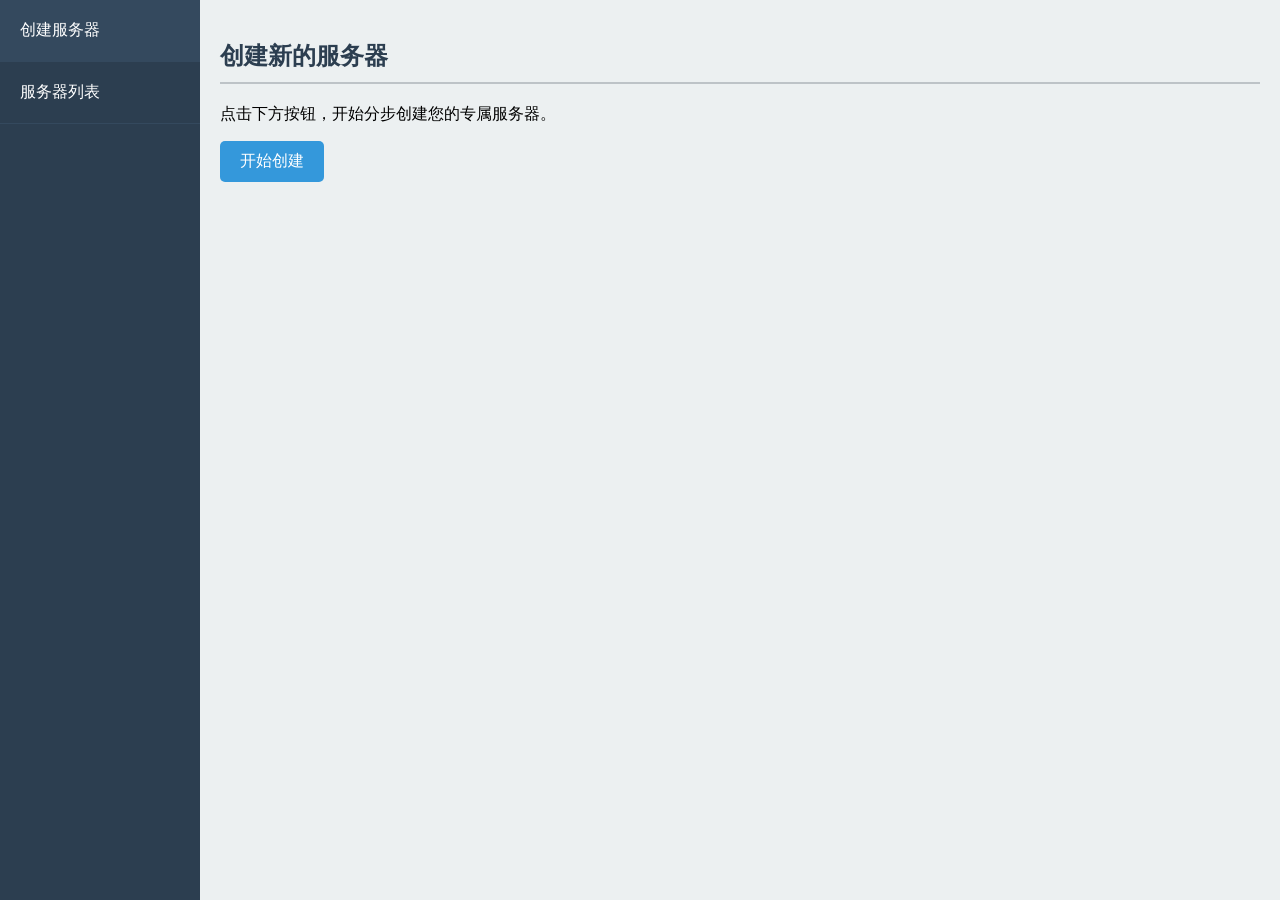
==== src/main/resources/static/index.html @ dff833ca "1.1" ====
<!DOCTYPE html>
<html lang="zh-CN">
<head>
<meta charset="UTF-8" />
<meta name="viewport" content="width=device-width, initial-scale=1" />
<title>服务器管理</title>
<style>
  body, html {
    margin: 0; padding: 0; height: 100%;
    font-family: "Segoe UI", Tahoma, Geneva, Verdana, sans-serif;
    box-sizing: border-box;
  }
  *, *:before, *:after {
    box-sizing: inherit;
  }
  .container { display: flex; height: 100vh; }
  .sidebar {
    width: 200px; background-color: #2c3e50; color: white;
    display: flex; flex-direction: column; flex-shrink: 0;
  }
  .content { flex-grow: 1; padding: 20px; background-color: #ecf0f1; overflow-y: auto; }
  .sidebar button {
    background: none; border: none; color: white; padding: 20px;
    text-align: left; font-size: 16px; cursor: pointer;
    border-bottom: 1px solid #34495e; transition: background-color 0.3s;
  }
  .sidebar button:hover, .sidebar button.active { background-color: #34495e; }
  .content button {
    padding: 10px 20px; font-size: 16px; margin-right: 15px;
    cursor: pointer; background-color: #3498db; color: white;
    border: none; border-radius: 5px;
  }
  .content button:hover { background-color: #2980b9; }
  .content button:disabled { background-color: #bdc3c7; cursor: not-allowed; }
  .content h2, .content h3 {
    color: #2c3e50; border-bottom: 2px solid #bdc3c7; padding-bottom: 10px;
  }
  .content-wrapper { display: flex; gap: 20px; }
  .selection-area, .control-panel { flex-grow: 1; }
  .upload-area {
    width: 350px; flex-shrink: 0; background-color: #ffffff;
    border: 1px solid #bdc3c7; border-radius: 5px; padding: 15px;
    display: none;
  }
  .upload-area.visible { display: block; }
  .drop-zone {
    border: 2px dashed #3498db; border-radius: 5px; padding: 40px 20px;
    text-align: center; color: #3498db; cursor: pointer; transition: background-color 0.3s;
  }
  .drop-zone.dragover { background-color: #eaf5ff; border-style: solid; }
  .item-list label {
    display: block; margin-bottom: 10px; background-color: #ffffff;
    padding: 10px; border-radius: 5px; border: 1px solid #ddd;
  }
  .file-list-container {
    margin-top: 15px; max-height: 150px; overflow-y: auto;
    font-size: 14px;
  }
  .file-list-container div { padding: 5px; background-color: #f8f9fa; border-bottom: 1px solid #e9ecef; }
  .status-success { color: #27ae60; }
  .status-fail { color: #c0392b; }
  .form-group, .control-group { margin-bottom: 15px; }
  .form-group label, .control-group label { display: block; margin-bottom: 5px; }
  .form-group input, .control-group input { width: 300px; padding: 8px; border: 1px solid #bdc3c7; border-radius: 4px; }
  .server-item, .player-item {
    display: flex;
    justify-content: space-between;
    align-items: center;
    padding: 15px;
    background-color: #ffffff;
    border: 1px solid #ddd;
    border-radius: 5px;
    margin-bottom: 10px;
  }
  .server-item span, .player-item span {
    font-weight: bold;
    color: #34495e;
  }
  .actions button {
    margin-left: 10px;
    margin-right: 0;
    padding: 8px 15px;
    font-size: 14px;
  }
  .actions .btn-stop, .actions .btn-ban {
    background-color: #e74c3c;
  }
  .actions .btn-stop:hover, .actions .btn-ban:hover {
    background-color: #c0392b;
  }
  .actions .btn-kick {
    background-color: #f39c12;
  }
  .actions .btn-kick:hover {
    background-color: #d35400;
  }
  #backToServerListBtn {
    margin-top: 20px;
    background-color: #7f8c8d;
  }
  #backToServerListBtn:hover {
    background-color: #95a5a6;
  }
</style>
</head>
<body>

<div class="container">
  <div class="sidebar">
    <button id="btnCreateServer" class="active">创建服务器</button>
    <button id="btnServerList">服务器列表</button>
  </div>
  <div class="content" id="contentArea"></div>
</div>

<script>
document.addEventListener('DOMContentLoaded', () => {

  const contentArea = document.getElementById('contentArea');
  const btnCreate = document.getElementById('btnCreateServer');
  const btnList = document.getElementById('btnServerList');

  let serverConfig = {};

  function setupUploader(options) {
    const {
      dropZoneId, fileInputId, fileListId, uploadBtnId, showUploaderBtnId,
      uploaderAreaId, uploadEndpoint, onUploadComplete, statusContainerId
    } = options;

    const dropZone = document.getElementById(dropZoneId);
    const fileInput = document.getElementById(fileInputId);
    const fileListContainer = document.getElementById(fileListId);
    const uploadBtn = document.getElementById(uploadBtnId);
    const showUploaderBtn = document.getElementById(showUploaderBtnId);
    const uploaderArea = document.getElementById(uploaderAreaId);
    const statusContainer = document.getElementById(statusContainerId);

    let filesToUpload = [];

    const updateFileList = () => {
      fileListContainer.innerHTML = '';
      if (filesToUpload.length === 0) {
        fileListContainer.innerHTML = '<p>暂无文件</p>';
        return;
      }
      filesToUpload.forEach(file => {
        const fileElement = document.createElement('div');
        fileElement.textContent = file.name;
        fileListContainer.appendChild(fileElement);
      });
    };

    const handleFiles = (files) => {
      filesToUpload.push(...Array.from(files));
      updateFileList();
    };

    showUploaderBtn.addEventListener('click', () => uploaderArea.classList.toggle('visible'));
    dropZone.addEventListener('click', () => fileInput.click());
    fileInput.addEventListener('change', () => handleFiles(fileInput.files));
    ['dragenter', 'dragover', 'dragleave', 'drop'].forEach(eventName => {
      dropZone.addEventListener(eventName, e => { e.preventDefault(); e.stopPropagation(); });
    });
    ['dragenter', 'dragover'].forEach(eventName => dropZone.addEventListener(eventName, () => dropZone.classList.add('dragover')));
    ['dragleave', 'drop'].forEach(eventName => dropZone.addEventListener(eventName, () => dropZone.classList.remove('dragover')));
    dropZone.addEventListener('drop', e => handleFiles(e.dataTransfer.files));

    uploadBtn.addEventListener('click', async () => {
      if (filesToUpload.length === 0) {
        alert('请先选择或拖拽文件！');
        return;
      }

      uploadBtn.disabled = true;
      statusContainer.innerHTML = '正在准备上传...';
      const uploadPromises = [];

      for (const file of filesToUpload) {
        const formData = new FormData();
        formData.append('file', file);

        const promise = fetch(uploadEndpoint, {
          method: 'POST',
          body: formData,
        })
        .then(response => {
          if (!response.ok) {
            return response.text().then(text => Promise.reject(`服务器错误: ${text}`));
          }
          return response.text();
        })
        .then(text => {
          if (text.trim() === 'OK') {
             statusContainer.innerHTML += `<div class="status-success">✅ ${file.name} - 上传成功!</div>`;
          } else {
             return Promise.reject(`未知响应: ${text}`);
          }
        })
        .catch(err => {
          statusContainer.innerHTML += `<div class="status-fail">❌ ${file.name} - 上传失败: ${err}</div>`;
        });
        uploadPromises.push(promise);
      }

      await Promise.allSettled(uploadPromises);

      statusContainer.innerHTML += '<p>所有任务已完成。</p>';
      uploadBtn.disabled = false;
      filesToUpload = [];
      updateFileList();

      if (typeof onUploadComplete === 'function') {
        onUploadComplete();
      }
    });

    updateFileList();
  }

  const InitialView = {
    html: `
      <h2>创建新的服务器</h2><p>点击下方按钮，开始分步创建您的专属服务器。</p>
      <button id="startCreateBtn">开始创建</button>
    `,
    init: () => {
      document.getElementById('startCreateBtn').addEventListener('click', () => {
        serverConfig = {};
        loadView(SelectModView);
      });
    }
  };

  const SelectModView = {
    html: `
      <h2>选择模组</h2>
      <div class="content-wrapper">
        <div class="selection-area">
          <div id="modListContainer">正在加载模组列表...</div><br>
          <button id="showModUploaderBtn">上传新模组</button>
        </div>
        <div id="modUploadArea" class="upload-area">
          <h3>上传模组文件</h3>
          <div id="modDropZone" class="drop-zone"><p>拖动文件到此处，或点击选择</p></div>
          <input type="file" id="modFileInput" multiple style="display: none;">
          <h4>待上传列表：</h4>
          <div id="modFileList" class="file-list-container"></div>
          <div id="modUploadStatus"></div>
          <br><button id="uploadAllModsBtn">开始上传</button>
        </div>
      </div>`,
    init: function() {
      this.renderModList();
      setupUploader({
        dropZoneId: 'modDropZone', fileInputId: 'modFileInput', fileListId: 'modFileList',
        uploadBtnId: 'uploadAllModsBtn', showUploaderBtnId: 'showModUploaderBtn',
        uploaderAreaId: 'modUploadArea', uploadEndpoint: '/create/uploadmod',
        statusContainerId: 'modUploadStatus',
        onUploadComplete: this.renderModList
      });
    },
    renderModList: function() {
      const container = document.getElementById('modListContainer');
      container.innerHTML = '正在刷新模组列表...';
      fetch('/create/modlist')
        .then(response => {
          if (!response.ok) return ['高清修复', '小地图', '物品整理']; // Mock data
          return response.json();
        })
        .then(mods => {
          let listHtml = `<h3>可用模组</h3><div class="item-list">`;
          mods.forEach(mod => {
            const isChecked = serverConfig.mods && serverConfig.mods.includes(mod) ? 'checked' : '';
            listHtml += `<label><input type="checkbox" name="mod" value="${mod}" ${isChecked}> ${mod}</label>`;
          });
          listHtml += `</div><br><button id="submitModsBtn">下一步</button>`;
          container.innerHTML = listHtml;
          document.getElementById('submitModsBtn').addEventListener('click', () => {
            serverConfig.mods = Array.from(document.querySelectorAll('input[name="mod"]:checked')).map(cb => cb.value);
            alert(`模组选择成功! 已选: ${serverConfig.mods.join(', ') || '无'}`);
            loadView(SelectWorldView);
          });
        })
        .catch(err => { container.innerHTML = '加载模组列表失败: ' + err.message; });
    }
  };

  const SelectWorldView = {
    html: `
      <h2>选择世界</h2>
      <div class="content-wrapper">
        <div class="selection-area">
          <div id="worldListContainer">正在加载世界列表...</div><br>
          <button id="showWorldUploaderBtn">上传新世界</button>
        </div>
        <div id="worldUploadArea" class="upload-area">
          <h3>上传世界文件/文件夹</h3>
          <div id="worldDropZone" class="drop-zone"><p>拖动文件到此处，或点击选择</p></div>
          <input type="file" id="worldFileInput" multiple style="display: none;">
          <h4>待上传列表：</h4>
          <div id="worldFileList" class="file-list-container"></div>
          <div id="worldUploadStatus"></div>
          <br><button id="uploadAllWorldsBtn">开始上传</button>
        </div>
      </div>`,
    init: function() {
      this.renderWorldList();
      setupUploader({
        dropZoneId: 'worldDropZone', fileInputId: 'worldFileInput', fileListId: 'worldFileList',
        uploadBtnId: 'uploadAllWorldsBtn', showUploaderBtnId: 'showWorldUploaderBtn',
        uploaderAreaId: 'worldUploadArea', uploadEndpoint: '/create/uploadworld',
        statusContainerId: 'worldUploadStatus',
        onUploadComplete: this.renderWorldList
      });
    },
    renderWorldList: function() {
      const container = document.getElementById('worldListContainer');
      container.innerHTML = '正在刷新世界列表...';
      fetch('/create/worldlist')
        .then(response => {
          if (!response.ok) return ['默认世界', '超平坦世界', '空岛世界']; // Mock data
          return response.json();
        })
        .then(worlds => {
          let listHtml = `<h3>可用世界</h3><div class="item-list">`;
          worlds.forEach((world, index) => {
            const isChecked = serverConfig.world === world ? 'checked' : (index === 0 && !serverConfig.world ? 'checked' : '');
            listHtml += `<label><input type="radio" name="world" value="${world}" ${isChecked}> ${world}</label>`;
          });
          listHtml += `</div><br><button id="submitWorldBtn">下一步</button>`;
          container.innerHTML = listHtml;
          document.getElementById('submitWorldBtn').addEventListener('click', () => {
            const selected = document.querySelector('input[name="world"]:checked');
            if (!selected) { alert('请选择一个世界！'); return; }
            serverConfig.world = selected.value;
            alert(`世界 "${serverConfig.world}" 选择成功!`);
            loadView(ServerSettingsView);
          });
        })
        .catch(err => { container.innerHTML = '加载世界列表失败: ' + err.message; });
    }
  };

  const ServerSettingsView = {
    html: `
      <h2>服务器设置</h2>
      <div class="form-group"><label for="maxPlayers">最大玩家数</label><input type="number" id="maxPlayers" value="8"></div>
      <div class="form-group"><label for="serverPort">服务器端口</label><input type="number" id="serverPort" value="7777"></div>
      <div class="form-group"><label for="serverPassword">服务器密码 (可选)</label><input type="password" id="serverPassword" placeholder="留空则无密码"></div>
      <div id="actionButtons">
        <button id="createBtn">确认创建</button>
        <button id="backToStartBtn" style="display: none;">返回首页</button>
      </div>
      <div id="creationStatus" style="margin-top: 15px; font-weight: bold;"></div>
    `,
    init: () => {
      const createBtn = document.getElementById('createBtn');
      const backToStartBtn = document.getElementById('backToStartBtn');
      const statusElement = document.getElementById('creationStatus');

      backToStartBtn.addEventListener('click', () => {
        loadView(InitialView);
      });

      createBtn.addEventListener('click', () => {
        serverConfig.maxPlayers = document.getElementById('maxPlayers').value;
        serverConfig.port = document.getElementById('serverPort').value;
        serverConfig.password = document.getElementById('serverPassword').value;

        console.log('最终配置, 提交到 /create:', serverConfig);

        createBtn.disabled = true;
        statusElement.style.color = '#2c3e50';
        statusElement.textContent = '正在创建服务器，请稍候...';

        fetch('/create/create', {
          method: 'POST',
          headers: { 'Content-Type': 'application/json' },
          body: JSON.stringify(serverConfig)
        })
        .then(res => {
          if (!res.ok) {
            return res.text().then(text => {
              throw new Error(text || '服务器返回错误，但没有提供具体信息。');
            });
          }
          return res.text();
        })
        .then(text => {
          if (text.trim().toUpperCase() === 'OK') {
            statusElement.style.color = '#27ae60';
            statusElement.textContent = '✅ 服务器创建完成！';
            createBtn.style.display = 'none';
            backToStartBtn.style.display = 'inline-block';
          } else {
            throw new Error(`创建失败: ${text}`);
          }
        })
        .catch(err => {
          statusElement.style.color = '#c0392b';
          statusElement.textContent = `❌ 创建失败: ${err.message}`;
          createBtn.disabled = false;
        });
      });
    }
  };

  const ServerListView = {
    html: `
      <h2>服务器列表</h2>
      <div id="serverListContainer">正在加载服务器列表...</div>
    `,
    init: function() {
      const container = document.getElementById('serverListContainer');

      fetch('/manage/serverlist')
        .then(response => {
          if (!response.ok) throw new Error('无法连接到服务器。');
          return response.json();
        })
        .then(serverList => {
          if (serverList.length === 0) {
            container.innerHTML = '<p>当前没有正在运行的服务器。</p>';
            return;
          }
          let listHtml = '';
          serverList.forEach(sessionName => {
            listHtml += `
              <div class="server-item">
                <span>${sessionName}</span>
                <div class="actions">
                  <button class="btn-enter" data-session="${sessionName}">进入管理</button>
                  <button class="btn-stop" data-session="${sessionName}">停止</button>
                </div>
              </div>
            `;
          });
          container.innerHTML = listHtml;

          container.addEventListener('click', (event) => {
            const target = event.target;
            const sessionName = target.dataset.session;
            if (!sessionName) return;

            if (target.classList.contains('btn-enter')) {
              loadView(ServerControlView, { sessionName });

            } else if (target.classList.contains('btn-stop')) {
              if (confirm(`您确定要停止服务器 "${sessionName}" 吗？`)) {
                fetch(`/manage/stop?sessionName=${encodeURIComponent(sessionName)}`, {
                  method: 'POST'
                })
                .then(res => {
                  if (!res.ok) {
                    return res.text().then(text => { throw new Error(text || '操作失败'); });
                  }
                  return res.text();
                })
                .then(message => {
                  alert(message);
                  this.init(); // 重新加载列表
                })
                .catch(err => {
                  alert(`停止失败: ${err.message}`);
                });
              }
            }
          });
        })
        .catch(err => {
          container.innerHTML = `<p style="color: red;">加载服务器列表失败: ${err.message}</p>`;
        });
    }
  };

  const ServerControlView = {
    html: `
      <h2>管理服务器: <span id="serverNameTitle" style="color: #3498db;"></span></h2>

      <div class="control-panel">
        <h3>全服通报</h3>
        <div class="control-group">
          <input type="text" id="broadcastMessage" placeholder="输入要发送的消息..." style="width: 400px;">
          <button id="sendBroadcastBtn">发送</button>
        </div>
      </div>
      <hr>

      <div class="control-panel">
        <h3>在线玩家 (<span id="playerCount">0</span>)</h3>
        <div id="playerListContainer"><p>正在加载玩家列表...</p></div>
      </div>
      <hr>

      <div id="controlPanelStatus" style="margin-top: 15px; font-weight: bold;"></div>
      <button id="backToServerListBtn">返回列表</button>
    `,
    init: function(params) {
      const { sessionName } = params;

      const title = document.getElementById('serverNameTitle');
      const playerCount = document.getElementById('playerCount');
      const playerListContainer = document.getElementById('playerListContainer');
      const backBtn = document.getElementById('backToServerListBtn');
      const broadcastInput = document.getElementById('broadcastMessage');
      const broadcastBtn = document.getElementById('sendBroadcastBtn');
      const statusElement = document.getElementById('controlPanelStatus');

      title.textContent = sessionName;

      const renderPlayerList = () => {
        playerListContainer.innerHTML = '<p>正在刷新玩家列表...</p>';
        fetch(`/manage/playerlist?sessionName=${sessionName}`)
          .then(res => {
            if (!res.ok) throw new Error('获取玩家列表失败');
            return res.json();
          })
          .then(players => {
            playerCount.textContent = players.length;
            if (players.length === 0) {
              playerListContainer.innerHTML = '<p>当前没有在线玩家。</p>';
              return;
            }
            let listHtml = '';
            players.forEach(playerFullName => {
              listHtml += `
                <div class="player-item">
                  <span>${playerFullName}</span>
                  <div class="actions">
                    <button class="btn-kick" data-player="${playerFullName}">踢出</button>
                    <button class="btn-ban" data-player="${playerFullName}">封禁</button>
                  </div>
                </div>
              `;
            });
            playerListContainer.innerHTML = listHtml;
          })
          .catch(err => {
            playerListContainer.innerHTML = `<p style="color: red;">${err.message}</p>`;
          });
      };

      const handlePlayerAction = (action, playerName) => {
        if (!confirm(`确定要 ${action === 'kick' ? '踢出' : '封禁'} 玩家 "${playerName}" 吗？`)) return;

        statusElement.textContent = `正在发送 ${action} 指令...`;
        fetch(`/manage/kickOrban)`, {
          method: 'POST',
          headers: { 'Content-Type': 'application/json' },
          body: JSON.stringify({ sessionName, playerName, action })
        })
        .then(res => res.text().then(text => { if (!res.ok) throw new Error(text); return text; }))
        .then(message => {
          statusElement.textContent = `✅ 指令成功: ${message}`;
          setTimeout(renderPlayerList, 1000);
        })
        .catch(err => {
          statusElement.textContent = `❌ 指令失败: ${err.message}`;
        });
      };

      backBtn.addEventListener('click', () => loadView(ServerListView));

      playerListContainer.addEventListener('click', (event) => {
        const player = event.target.dataset.player;
        if (!player) return;

        if (event.target.classList.contains('btn-kick')) {
          handlePlayerAction('kick', player);
        } else if (event.target.classList.contains('btn-ban')) {
          handlePlayerAction('ban', player);
        }
      });

      broadcastBtn.addEventListener('click', () => {
        const message = broadcastInput.value.trim();
        if (!message) {
          alert('消息不能为空！');
          return;
        }
        statusElement.textContent = '正在发送通报...';
        fetch('/manage/broadcast', {
          method: 'POST',
          headers: { 'Content-Type': 'application/json' },
          body: JSON.stringify({ sessionName, message })
        })
        .then(res => res.text().then(text => { if (!res.ok) throw new Error(text); return text; }))
        .then(text => {
          statusElement.textContent = `✅ 通报成功发送！`;
          broadcastInput.value = '';
        })
        .catch(err => {
          statusElement.textContent = `❌ 通报失败: ${err.message}`;
        });
      });

      renderPlayerList();
    }
  };


  const loadView = (view, params = {}) => {
    contentArea.innerHTML = view.html;
    if (typeof view.init === 'function') {
      view.init.bind(view)(params);
    }
  };

  const setActive = (selectedBtn) => {
    [btnCreate, btnList].forEach(btn => btn.classList.remove('active'));
    selectedBtn.classList.add('active');
  };

  btnCreate.addEventListener('click', () => { setActive(btnCreate); loadView(InitialView); });
  btnList.addEventListener('click', () => { setActive(btnList); loadView(ServerListView); });

  loadView(InitialView);
});
</script>

</body>
</html>
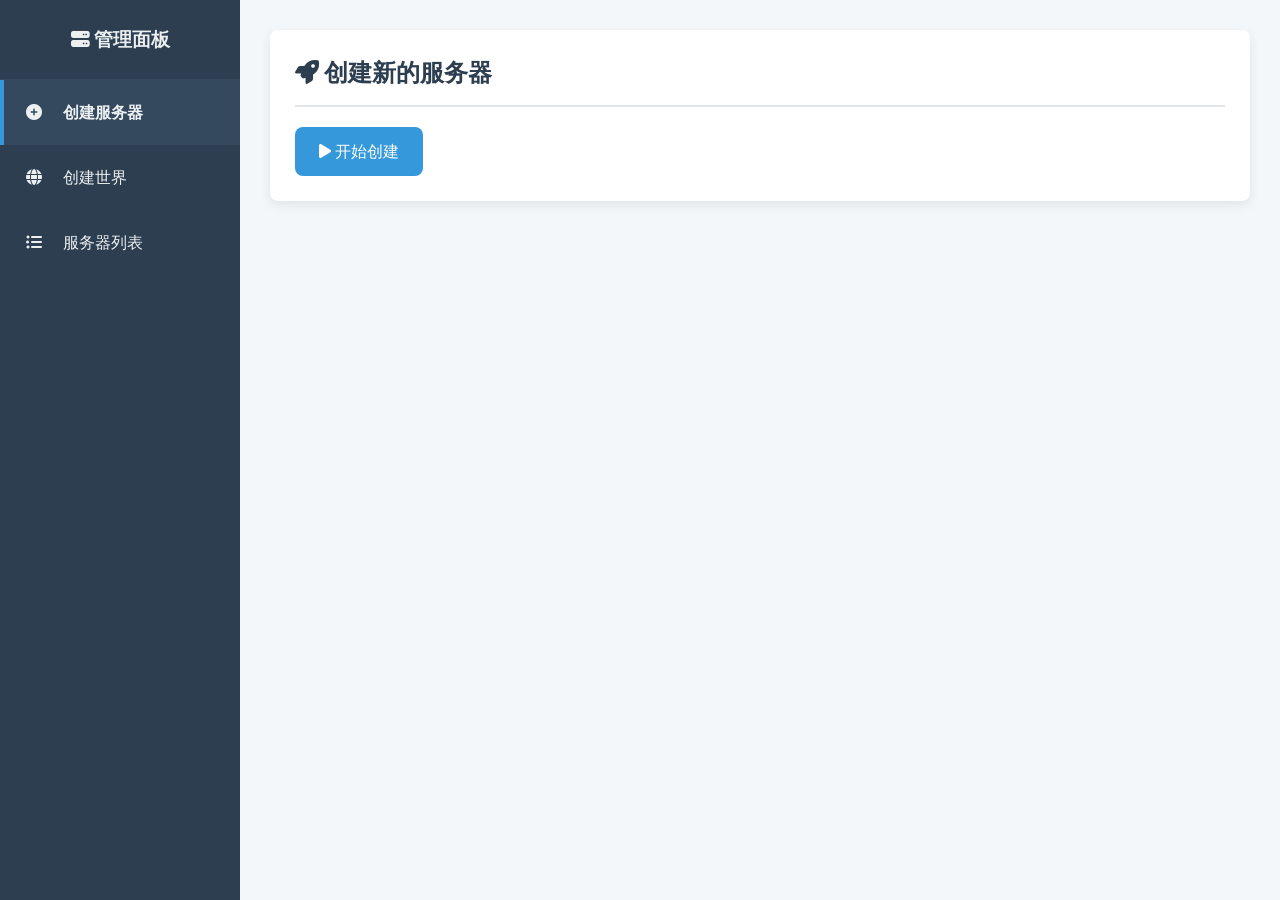
==== commit 85e28cb8: "1.1" ====
--- a/src/main/resources/static/index.html
+++ b/src/main/resources/static/index.html
@@ -3,620 +3,46 @@
 <head>
 <meta charset="UTF-8" />
 <meta name="viewport" content="width=device-width, initial-scale=1" />
-<title>服务器管理</title>
-<style>
-  body, html {
-    margin: 0; padding: 0; height: 100%;
-    font-family: "Segoe UI", Tahoma, Geneva, Verdana, sans-serif;
-    box-sizing: border-box;
-  }
-  *, *:before, *:after {
-    box-sizing: inherit;
-  }
-  .container { display: flex; height: 100vh; }
-  .sidebar {
-    width: 200px; background-color: #2c3e50; color: white;
-    display: flex; flex-direction: column; flex-shrink: 0;
-  }
-  .content { flex-grow: 1; padding: 20px; background-color: #ecf0f1; overflow-y: auto; }
-  .sidebar button {
-    background: none; border: none; color: white; padding: 20px;
-    text-align: left; font-size: 16px; cursor: pointer;
-    border-bottom: 1px solid #34495e; transition: background-color 0.3s;
-  }
-  .sidebar button:hover, .sidebar button.active { background-color: #34495e; }
-  .content button {
-    padding: 10px 20px; font-size: 16px; margin-right: 15px;
-    cursor: pointer; background-color: #3498db; color: white;
-    border: none; border-radius: 5px;
-  }
-  .content button:hover { background-color: #2980b9; }
-  .content button:disabled { background-color: #bdc3c7; cursor: not-allowed; }
-  .content h2, .content h3 {
-    color: #2c3e50; border-bottom: 2px solid #bdc3c7; padding-bottom: 10px;
-  }
-  .content-wrapper { display: flex; gap: 20px; }
-  .selection-area, .control-panel { flex-grow: 1; }
-  .upload-area {
-    width: 350px; flex-shrink: 0; background-color: #ffffff;
-    border: 1px solid #bdc3c7; border-radius: 5px; padding: 15px;
-    display: none;
-  }
-  .upload-area.visible { display: block; }
-  .drop-zone {
-    border: 2px dashed #3498db; border-radius: 5px; padding: 40px 20px;
-    text-align: center; color: #3498db; cursor: pointer; transition: background-color 0.3s;
-  }
-  .drop-zone.dragover { background-color: #eaf5ff; border-style: solid; }
-  .item-list label {
-    display: block; margin-bottom: 10px; background-color: #ffffff;
-    padding: 10px; border-radius: 5px; border: 1px solid #ddd;
-  }
-  .file-list-container {
-    margin-top: 15px; max-height: 150px; overflow-y: auto;
-    font-size: 14px;
-  }
-  .file-list-container div { padding: 5px; background-color: #f8f9fa; border-bottom: 1px solid #e9ecef; }
-  .status-success { color: #27ae60; }
-  .status-fail { color: #c0392b; }
-  .form-group, .control-group { margin-bottom: 15px; }
-  .form-group label, .control-group label { display: block; margin-bottom: 5px; }
-  .form-group input, .control-group input { width: 300px; padding: 8px; border: 1px solid #bdc3c7; border-radius: 4px; }
-  .server-item, .player-item {
-    display: flex;
-    justify-content: space-between;
-    align-items: center;
-    padding: 15px;
-    background-color: #ffffff;
-    border: 1px solid #ddd;
-    border-radius: 5px;
-    margin-bottom: 10px;
-  }
-  .server-item span, .player-item span {
-    font-weight: bold;
-    color: #34495e;
-  }
-  .actions button {
-    margin-left: 10px;
-    margin-right: 0;
-    padding: 8px 15px;
-    font-size: 14px;
-  }
-  .actions .btn-stop, .actions .btn-ban {
-    background-color: #e74c3c;
-  }
-  .actions .btn-stop:hover, .actions .btn-ban:hover {
-    background-color: #c0392b;
-  }
-  .actions .btn-kick {
-    background-color: #f39c12;
-  }
-  .actions .btn-kick:hover {
-    background-color: #d35400;
-  }
-  #backToServerListBtn {
-    margin-top: 20px;
-    background-color: #7f8c8d;
-  }
-  #backToServerListBtn:hover {
-    background-color: #95a5a6;
-  }
-</style>
+<title>服务器管理面板</title>
+<link rel="stylesheet" href="css/style.css">
+<!-- ... (Font Awesome and Google Fonts links remain the same) ... -->
+<link href="https://fonts.googleapis.com/css2?family=Poppins:wght@400;500;600&display=swap" rel="stylesheet">
+<link rel="stylesheet" href="https://cdnjs.cloudflare.com/ajax/libs/font-awesome/6.5.1/css/all.min.css">
 </head>
 <body>
 
 <div class="container">
   <div class="sidebar">
-    <button id="btnCreateServer" class="active">创建服务器</button>
-    <button id="btnServerList">服务器列表</button>
+    <div class="sidebar-header">
+      <h3><i class="fas fa-server"></i> 管理面板</h3>
+    </div>
+    <button id="btnCreateServer" class="active"><i class="fas fa-plus-circle"></i> 创建服务器</button>
+    <!-- 新增按钮 -->
+    <button id="btnCreateWorld"><i class="fas fa-globe"></i> 创建世界</button>
+    <button id="btnServerList"><i class="fas fa-list-ul"></i> 服务器列表</button>
   </div>
-  <div class="content" id="contentArea"></div>
+  <div class="content" id="contentArea">
+    <!-- 视图内容将动态加载到这里 -->
+  </div>
 </div>
 
-<script>
-document.addEventListener('DOMContentLoaded', () => {
-
-  const contentArea = document.getElementById('contentArea');
-  const btnCreate = document.getElementById('btnCreateServer');
-  const btnList = document.getElementById('btnServerList');
-
-  let serverConfig = {};
-
-  function setupUploader(options) {
-    const {
-      dropZoneId, fileInputId, fileListId, uploadBtnId, showUploaderBtnId,
-      uploaderAreaId, uploadEndpoint, onUploadComplete, statusContainerId
-    } = options;
-
-    const dropZone = document.getElementById(dropZoneId);
-    const fileInput = document.getElementById(fileInputId);
-    const fileListContainer = document.getElementById(fileListId);
-    const uploadBtn = document.getElementById(uploadBtnId);
-    const showUploaderBtn = document.getElementById(showUploaderBtnId);
-    const uploaderArea = document.getElementById(uploaderAreaId);
-    const statusContainer = document.getElementById(statusContainerId);
-
-    let filesToUpload = [];
-
-    const updateFileList = () => {
-      fileListContainer.innerHTML = '';
-      if (filesToUpload.length === 0) {
-        fileListContainer.innerHTML = '<p>暂无文件</p>';
-        return;
-      }
-      filesToUpload.forEach(file => {
-        const fileElement = document.createElement('div');
-        fileElement.textContent = file.name;
-        fileListContainer.appendChild(fileElement);
-      });
-    };
-
-    const handleFiles = (files) => {
-      filesToUpload.push(...Array.from(files));
-      updateFileList();
-    };
-
-    showUploaderBtn.addEventListener('click', () => uploaderArea.classList.toggle('visible'));
-    dropZone.addEventListener('click', () => fileInput.click());
-    fileInput.addEventListener('change', () => handleFiles(fileInput.files));
-    ['dragenter', 'dragover', 'dragleave', 'drop'].forEach(eventName => {
-      dropZone.addEventListener(eventName, e => { e.preventDefault(); e.stopPropagation(); });
-    });
-    ['dragenter', 'dragover'].forEach(eventName => dropZone.addEventListener(eventName, () => dropZone.classList.add('dragover')));
-    ['dragleave', 'drop'].forEach(eventName => dropZone.addEventListener(eventName, () => dropZone.classList.remove('dragover')));
-    dropZone.addEventListener('drop', e => handleFiles(e.dataTransfer.files));
-
-    uploadBtn.addEventListener('click', async () => {
-      if (filesToUpload.length === 0) {
-        alert('请先选择或拖拽文件！');
-        return;
-      }
-
-      uploadBtn.disabled = true;
-      statusContainer.innerHTML = '正在准备上传...';
-      const uploadPromises = [];
-
-      for (const file of filesToUpload) {
-        const formData = new FormData();
-        formData.append('file', file);
-
-        const promise = fetch(uploadEndpoint, {
-          method: 'POST',
-          body: formData,
-        })
-        .then(response => {
-          if (!response.ok) {
-            return response.text().then(text => Promise.reject(`服务器错误: ${text}`));
-          }
-          return response.text();
-        })
-        .then(text => {
-          if (text.trim() === 'OK') {
-             statusContainer.innerHTML += `<div class="status-success">✅ ${file.name} - 上传成功!</div>`;
-          } else {
-             return Promise.reject(`未知响应: ${text}`);
-          }
-        })
-        .catch(err => {
-          statusContainer.innerHTML += `<div class="status-fail">❌ ${file.name} - 上传失败: ${err}</div>`;
-        });
-        uploadPromises.push(promise);
-      }
-
-      await Promise.allSettled(uploadPromises);
-
-      statusContainer.innerHTML += '<p>所有任务已完成。</p>';
-      uploadBtn.disabled = false;
-      filesToUpload = [];
-      updateFileList();
-
-      if (typeof onUploadComplete === 'function') {
-        onUploadComplete();
-      }
-    });
-
-    updateFileList();
-  }
-
-  const InitialView = {
-    html: `
-      <h2>创建新的服务器</h2><p>点击下方按钮，开始分步创建您的专属服务器。</p>
-      <button id="startCreateBtn">开始创建</button>
-    `,
-    init: () => {
-      document.getElementById('startCreateBtn').addEventListener('click', () => {
-        serverConfig = {};
-        loadView(SelectModView);
-      });
-    }
-  };
-
-  const SelectModView = {
-    html: `
-      <h2>选择模组</h2>
-      <div class="content-wrapper">
-        <div class="selection-area">
-          <div id="modListContainer">正在加载模组列表...</div><br>
-          <button id="showModUploaderBtn">上传新模组</button>
-        </div>
-        <div id="modUploadArea" class="upload-area">
-          <h3>上传模组文件</h3>
-          <div id="modDropZone" class="drop-zone"><p>拖动文件到此处，或点击选择</p></div>
-          <input type="file" id="modFileInput" multiple style="display: none;">
-          <h4>待上传列表：</h4>
-          <div id="modFileList" class="file-list-container"></div>
-          <div id="modUploadStatus"></div>
-          <br><button id="uploadAllModsBtn">开始上传</button>
-        </div>
-      </div>`,
-    init: function() {
-      this.renderModList();
-      setupUploader({
-        dropZoneId: 'modDropZone', fileInputId: 'modFileInput', fileListId: 'modFileList',
-        uploadBtnId: 'uploadAllModsBtn', showUploaderBtnId: 'showModUploaderBtn',
-        uploaderAreaId: 'modUploadArea', uploadEndpoint: '/create/uploadmod',
-        statusContainerId: 'modUploadStatus',
-        onUploadComplete: this.renderModList
-      });
-    },
-    renderModList: function() {
-      const container = document.getElementById('modListContainer');
-      container.innerHTML = '正在刷新模组列表...';
-      fetch('/create/modlist')
-        .then(response => {
-          if (!response.ok) return ['高清修复', '小地图', '物品整理']; // Mock data
-          return response.json();
-        })
-        .then(mods => {
-          let listHtml = `<h3>可用模组</h3><div class="item-list">`;
-          mods.forEach(mod => {
-            const isChecked = serverConfig.mods && serverConfig.mods.includes(mod) ? 'checked' : '';
-            listHtml += `<label><input type="checkbox" name="mod" value="${mod}" ${isChecked}> ${mod}</label>`;
-          });
-          listHtml += `</div><br><button id="submitModsBtn">下一步</button>`;
-          container.innerHTML = listHtml;
-          document.getElementById('submitModsBtn').addEventListener('click', () => {
-            serverConfig.mods = Array.from(document.querySelectorAll('input[name="mod"]:checked')).map(cb => cb.value);
-            alert(`模组选择成功! 已选: ${serverConfig.mods.join(', ') || '无'}`);
-            loadView(SelectWorldView);
-          });
-        })
-        .catch(err => { container.innerHTML = '加载模组列表失败: ' + err.message; });
-    }
-  };
-
-  const SelectWorldView = {
-    html: `
-      <h2>选择世界</h2>
-      <div class="content-wrapper">
-        <div class="selection-area">
-          <div id="worldListContainer">正在加载世界列表...</div><br>
-          <button id="showWorldUploaderBtn">上传新世界</button>
-        </div>
-        <div id="worldUploadArea" class="upload-area">
-          <h3>上传世界文件/文件夹</h3>
-          <div id="worldDropZone" class="drop-zone"><p>拖动文件到此处，或点击选择</p></div>
-          <input type="file" id="worldFileInput" multiple style="display: none;">
-          <h4>待上传列表：</h4>
-          <div id="worldFileList" class="file-list-container"></div>
-          <div id="worldUploadStatus"></div>
-          <br><button id="uploadAllWorldsBtn">开始上传</button>
-        </div>
-      </div>`,
-    init: function() {
-      this.renderWorldList();
-      setupUploader({
-        dropZoneId: 'worldDropZone', fileInputId: 'worldFileInput', fileListId: 'worldFileList',
-        uploadBtnId: 'uploadAllWorldsBtn', showUploaderBtnId: 'showWorldUploaderBtn',
-        uploaderAreaId: 'worldUploadArea', uploadEndpoint: '/create/uploadworld',
-        statusContainerId: 'worldUploadStatus',
-        onUploadComplete: this.renderWorldList
-      });
-    },
-    renderWorldList: function() {
-      const container = document.getElementById('worldListContainer');
-      container.innerHTML = '正在刷新世界列表...';
-      fetch('/create/worldlist')
-        .then(response => {
-          if (!response.ok) return ['默认世界', '超平坦世界', '空岛世界']; // Mock data
-          return response.json();
-        })
-        .then(worlds => {
-          let listHtml = `<h3>可用世界</h3><div class="item-list">`;
-          worlds.forEach((world, index) => {
-            const isChecked = serverConfig.world === world ? 'checked' : (index === 0 && !serverConfig.world ? 'checked' : '');
-            listHtml += `<label><input type="radio" name="world" value="${world}" ${isChecked}> ${world}</label>`;
-          });
-          listHtml += `</div><br><button id="submitWorldBtn">下一步</button>`;
-          container.innerHTML = listHtml;
-          document.getElementById('submitWorldBtn').addEventListener('click', () => {
-            const selected = document.querySelector('input[name="world"]:checked');
-            if (!selected) { alert('请选择一个世界！'); return; }
-            serverConfig.world = selected.value;
-            alert(`世界 "${serverConfig.world}" 选择成功!`);
-            loadView(ServerSettingsView);
-          });
-        })
-        .catch(err => { container.innerHTML = '加载世界列表失败: ' + err.message; });
-    }
-  };
-
-  const ServerSettingsView = {
-    html: `
-      <h2>服务器设置</h2>
-      <div class="form-group"><label for="maxPlayers">最大玩家数</label><input type="number" id="maxPlayers" value="8"></div>
-      <div class="form-group"><label for="serverPort">服务器端口</label><input type="number" id="serverPort" value="7777"></div>
-      <div class="form-group"><label for="serverPassword">服务器密码 (可选)</label><input type="password" id="serverPassword" placeholder="留空则无密码"></div>
-      <div id="actionButtons">
-        <button id="createBtn">确认创建</button>
-        <button id="backToStartBtn" style="display: none;">返回首页</button>
-      </div>
-      <div id="creationStatus" style="margin-top: 15px; font-weight: bold;"></div>
-    `,
-    init: () => {
-      const createBtn = document.getElementById('createBtn');
-      const backToStartBtn = document.getElementById('backToStartBtn');
-      const statusElement = document.getElementById('creationStatus');
-
-      backToStartBtn.addEventListener('click', () => {
-        loadView(InitialView);
-      });
-
-      createBtn.addEventListener('click', () => {
-        serverConfig.maxPlayers = document.getElementById('maxPlayers').value;
-        serverConfig.port = document.getElementById('serverPort').value;
-        serverConfig.password = document.getElementById('serverPassword').value;
-
-        console.log('最终配置, 提交到 /create:', serverConfig);
-
-        createBtn.disabled = true;
-        statusElement.style.color = '#2c3e50';
-        statusElement.textContent = '正在创建服务器，请稍候...';
-
-        fetch('/create/create', {
-          method: 'POST',
-          headers: { 'Content-Type': 'application/json' },
-          body: JSON.stringify(serverConfig)
-        })
-        .then(res => {
-          if (!res.ok) {
-            return res.text().then(text => {
-              throw new Error(text || '服务器返回错误，但没有提供具体信息。');
-            });
-          }
-          return res.text();
-        })
-        .then(text => {
-          if (text.trim().toUpperCase() === 'OK') {
-            statusElement.style.color = '#27ae60';
-            statusElement.textContent = '✅ 服务器创建完成！';
-            createBtn.style.display = 'none';
-            backToStartBtn.style.display = 'inline-block';
-          } else {
-            throw new Error(`创建失败: ${text}`);
-          }
-        })
-        .catch(err => {
-          statusElement.style.color = '#c0392b';
-          statusElement.textContent = `❌ 创建失败: ${err.message}`;
-          createBtn.disabled = false;
-        });
-      });
-    }
-  };
-
-  const ServerListView = {
-    html: `
-      <h2>服务器列表</h2>
-      <div id="serverListContainer">正在加载服务器列表...</div>
-    `,
-    init: function() {
-      const container = document.getElementById('serverListContainer');
-
-      fetch('/manage/serverlist')
-        .then(response => {
-          if (!response.ok) throw new Error('无法连接到服务器。');
-          return response.json();
-        })
-        .then(serverList => {
-          if (serverList.length === 0) {
-            container.innerHTML = '<p>当前没有正在运行的服务器。</p>';
-            return;
-          }
-          let listHtml = '';
-          serverList.forEach(sessionName => {
-            listHtml += `
-              <div class="server-item">
-                <span>${sessionName}</span>
-                <div class="actions">
-                  <button class="btn-enter" data-session="${sessionName}">进入管理</button>
-                  <button class="btn-stop" data-session="${sessionName}">停止</button>
-                </div>
-              </div>
-            `;
-          });
-          container.innerHTML = listHtml;
-
-          container.addEventListener('click', (event) => {
-            const target = event.target;
-            const sessionName = target.dataset.session;
-            if (!sessionName) return;
-
-            if (target.classList.contains('btn-enter')) {
-              loadView(ServerControlView, { sessionName });
-
-            } else if (target.classList.contains('btn-stop')) {
-              if (confirm(`您确定要停止服务器 "${sessionName}" 吗？`)) {
-                fetch(`/manage/stop?sessionName=${encodeURIComponent(sessionName)}`, {
-                  method: 'POST'
-                })
-                .then(res => {
-                  if (!res.ok) {
-                    return res.text().then(text => { throw new Error(text || '操作失败'); });
-                  }
-                  return res.text();
-                })
-                .then(message => {
-                  alert(message);
-                  this.init(); // 重新加载列表
-                })
-                .catch(err => {
-                  alert(`停止失败: ${err.message}`);
-                });
-              }
-            }
-          });
-        })
-        .catch(err => {
-          container.innerHTML = `<p style="color: red;">加载服务器列表失败: ${err.message}</p>`;
-        });
-    }
-  };
-
-  const ServerControlView = {
-    html: `
-      <h2>管理服务器: <span id="serverNameTitle" style="color: #3498db;"></span></h2>
-
-      <div class="control-panel">
-        <h3>全服通报</h3>
-        <div class="control-group">
-          <input type="text" id="broadcastMessage" placeholder="输入要发送的消息..." style="width: 400px;">
-          <button id="sendBroadcastBtn">发送</button>
-        </div>
-      </div>
-      <hr>
-
-      <div class="control-panel">
-        <h3>在线玩家 (<span id="playerCount">0</span>)</h3>
-        <div id="playerListContainer"><p>正在加载玩家列表...</p></div>
-      </div>
-      <hr>
-
-      <div id="controlPanelStatus" style="margin-top: 15px; font-weight: bold;"></div>
-      <button id="backToServerListBtn">返回列表</button>
-    `,
-    init: function(params) {
-      const { sessionName } = params;
-
-      const title = document.getElementById('serverNameTitle');
-      const playerCount = document.getElementById('playerCount');
-      const playerListContainer = document.getElementById('playerListContainer');
-      const backBtn = document.getElementById('backToServerListBtn');
-      const broadcastInput = document.getElementById('broadcastMessage');
-      const broadcastBtn = document.getElementById('sendBroadcastBtn');
-      const statusElement = document.getElementById('controlPanelStatus');
-
-      title.textContent = sessionName;
-
-      const renderPlayerList = () => {
-        playerListContainer.innerHTML = '<p>正在刷新玩家列表...</p>';
-        fetch(`/manage/playerlist?sessionName=${sessionName}`)
-          .then(res => {
-            if (!res.ok) throw new Error('获取玩家列表失败');
-            return res.json();
-          })
-          .then(players => {
-            playerCount.textContent = players.length;
-            if (players.length === 0) {
-              playerListContainer.innerHTML = '<p>当前没有在线玩家。</p>';
-              return;
-            }
-            let listHtml = '';
-            players.forEach(playerFullName => {
-              listHtml += `
-                <div class="player-item">
-                  <span>${playerFullName}</span>
-                  <div class="actions">
-                    <button class="btn-kick" data-player="${playerFullName}">踢出</button>
-                    <button class="btn-ban" data-player="${playerFullName}">封禁</button>
-                  </div>
-                </div>
-              `;
-            });
-            playerListContainer.innerHTML = listHtml;
-          })
-          .catch(err => {
-            playerListContainer.innerHTML = `<p style="color: red;">${err.message}</p>`;
-          });
-      };
-
-      const handlePlayerAction = (action, playerName) => {
-        if (!confirm(`确定要 ${action === 'kick' ? '踢出' : '封禁'} 玩家 "${playerName}" 吗？`)) return;
-
-        statusElement.textContent = `正在发送 ${action} 指令...`;
-        fetch(`/manage/kickOrban)`, {
-          method: 'POST',
-          headers: { 'Content-Type': 'application/json' },
-          body: JSON.stringify({ sessionName, playerName, action })
-        })
-        .then(res => res.text().then(text => { if (!res.ok) throw new Error(text); return text; }))
-        .then(message => {
-          statusElement.textContent = `✅ 指令成功: ${message}`;
-          setTimeout(renderPlayerList, 1000);
-        })
-        .catch(err => {
-          statusElement.textContent = `❌ 指令失败: ${err.message}`;
-        });
-      };
-
-      backBtn.addEventListener('click', () => loadView(ServerListView));
-
-      playerListContainer.addEventListener('click', (event) => {
-        const player = event.target.dataset.player;
-        if (!player) return;
-
-        if (event.target.classList.contains('btn-kick')) {
-          handlePlayerAction('kick', player);
-        } else if (event.target.classList.contains('btn-ban')) {
-          handlePlayerAction('ban', player);
-        }
-      });
-
-      broadcastBtn.addEventListener('click', () => {
-        const message = broadcastInput.value.trim();
-        if (!message) {
-          alert('消息不能为空！');
-          return;
-        }
-        statusElement.textContent = '正在发送通报...';
-        fetch('/manage/broadcast', {
-          method: 'POST',
-          headers: { 'Content-Type': 'application/json' },
-          body: JSON.stringify({ sessionName, message })
-        })
-        .then(res => res.text().then(text => { if (!res.ok) throw new Error(text); return text; }))
-        .then(text => {
-          statusElement.textContent = `✅ 通报成功发送！`;
-          broadcastInput.value = '';
-        })
-        .catch(err => {
-          statusElement.textContent = `❌ 通报失败: ${err.message}`;
-        });
-      });
-
-      renderPlayerList();
-    }
-  };
-
-
-  const loadView = (view, params = {}) => {
-    contentArea.innerHTML = view.html;
-    if (typeof view.init === 'function') {
-      view.init.bind(view)(params);
-    }
-  };
-
-  const setActive = (selectedBtn) => {
-    [btnCreate, btnList].forEach(btn => btn.classList.remove('active'));
-    selectedBtn.classList.add('active');
-  };
-
-  btnCreate.addEventListener('click', () => { setActive(btnCreate); loadView(InitialView); });
-  btnList.addEventListener('click', () => { setActive(btnList); loadView(ServerListView); });
-
-  loadView(InitialView);
-});
-</script>
+<!-- 加载脚本 -->
+<script src="js/uploader.js"></script>
+<!-- 现有视图 -->
+<script src="js/views/InitialView.js"></script>
+<script src="js/views/SelectModView.js"></script>
+<script src="js/views/SelectWorldView.js"></script>
+<script src="js/views/ServerSettingsView.js"></script>
+<script src="js/views/ServerListView.js"></script>
+<script src="js/views/ServerControlView.js"></script>
+<!-- 新增的世界创建视图 -->
+<script src="js/views/SelectWorldSizeView.js"></script>
+<script src="js/views/SelectWorldModeView.js"></script>
+<script src="js/views/SelectCorruptionView.js"></script>
+<script src="js/views/EnterMapNameView.js"></script>
+<script src="js/views/FinalizeWorldView.js"></script>
+<!-- 主应用逻辑 -->
+<script src="js/main.js"></script>
 
 </body>
 </html>
--- a/src/main/resources/static/css/style.css
+++ b/src/main/resources/static/css/style.css
@@ -0,0 +1,191 @@
+/* --- 1. 全局变量与基础设置 --- */
+:root {
+  --font-family: 'Poppins', "Segoe UI", Tahoma, Geneva, Verdana, sans-serif;
+  --primary-color: #3498db;
+  --primary-color-dark: #2980b9;
+  --sidebar-bg: #2c3e50;
+  --sidebar-bg-hover: #34495e;
+  --content-bg: #f4f7fa;
+  --card-bg: #ffffff;
+  --text-dark: #2c3e50;
+  --text-light: #ecf0f1;
+  --text-secondary: #7f8c8d;
+  --border-color: #e1e5e8;
+  --danger-color: #e74c3c;
+  --danger-color-dark: #c0392b;
+  --warning-color: #f39c12;
+  --warning-color-dark: #d35400;
+  --success-color: #27ae60;
+  --shadow: 0 4px 12px rgba(0, 0, 0, 0.08);
+  --border-radius: 8px;
+}
+
+body, html {
+  margin: 0; padding: 0; height: 100%;
+  font-family: var(--font-family);
+  background-color: var(--content-bg);
+  font-size: 16px;
+  color: var(--text-dark);
+}
+
+*, *:before, *:after { box-sizing: border-box; }
+
+/* --- 2. 布局 --- */
+.container { display: flex; height: 100vh; }
+.sidebar {
+  width: 240px; background-color: var(--sidebar-bg); color: var(--text-light);
+  display: flex; flex-direction: column; flex-shrink: 0;
+  transition: width 0.3s ease;
+}
+.sidebar-header {
+  padding: 25px 20px; text-align: center;
+  border-bottom: 1px solid var(--sidebar-bg-hover);
+}
+.sidebar-header h3 { margin: 0; }
+.content {
+  flex-grow: 1; padding: 30px;
+  overflow-y: auto;
+}
+
+/* --- 3. 组件样式 --- */
+
+/* 卡片 */
+.card {
+  background-color: var(--card-bg);
+  border-radius: var(--border-radius);
+  box-shadow: var(--shadow);
+  padding: 25px;
+  margin-bottom: 20px;
+}
+
+/* 侧边栏按钮 */
+.sidebar button {
+  background: none; border: none; color: var(--text-light); padding: 20px;
+  text-align: left; font-size: 16px; cursor: pointer;
+  border-left: 4px solid transparent;
+  transition: all 0.3s ease;
+  font-family: inherit;
+}
+.sidebar button i { margin-right: 15px; width: 20px; text-align: center; }
+.sidebar button:hover { background-color: var(--sidebar-bg-hover); }
+.sidebar button.active {
+  background-color: var(--sidebar-bg-hover);
+  border-left: 4px solid var(--primary-color);
+  font-weight: 600;
+}
+
+/* 内容区域标题 */
+.content h2 {
+  color: var(--text-dark);
+  border-bottom: 2px solid var(--border-color);
+  padding-bottom: 15px; margin-top: 0;
+}
+.content h3 { color: var(--text-dark); }
+
+/* 按钮 */
+.content button {
+  padding: 12px 24px; font-size: 16px;
+  cursor: pointer; background-color: var(--primary-color); color: white;
+  border: none; border-radius: var(--border-radius);
+  transition: all 0.3s ease;
+  font-family: inherit;
+}
+.content button:hover {
+  background-color: var(--primary-color-dark);
+  transform: translateY(-2px);
+  box-shadow: 0 6px 15px rgba(52, 152, 219, 0.4);
+}
+.content button:disabled {
+  background-color: #bdc3c7; cursor: not-allowed;
+  transform: none; box-shadow: none;
+}
+.actions button {
+  padding: 8px 15px; font-size: 14px; margin-left: 10px;
+}
+
+/* 表单与输入框 */
+.form-group, .control-group { margin-bottom: 20px; }
+.form-group label, .control-group label {
+  display: block; margin-bottom: 8px; font-weight: 500;
+}
+.form-group input, .control-group input {
+  width: 100%; max-width: 400px; padding: 12px;
+  border: 1px solid var(--border-color);
+  border-radius: var(--border-radius);
+  font-size: 16px; transition: border-color 0.3s, box-shadow 0.3s;
+}
+.form-group input:focus, .control-group input:focus {
+  outline: none;
+  border-color: var(--primary-color);
+  box-shadow: 0 0 0 3px rgba(52, 152, 219, 0.2);
+}
+
+/* 列表项 (服务器, 玩家, Mod) */
+.item-list label {
+  display: block; margin-bottom: 10px; background-color: #f8f9fa;
+  padding: 15px; border-radius: var(--border-radius);
+  border: 1px solid var(--border-color);
+  cursor: pointer; transition: all 0.2s ease;
+}
+.item-list label:hover {
+  border-color: var(--primary-color);
+  box-shadow: 0 2px 8px rgba(0, 0, 0, 0.05);
+}
+
+.server-item, .player-item {
+  display: flex; justify-content: space-between; align-items: center;
+  padding: 20px; background-color: var(--card-bg);
+  border: 1px solid var(--border-color);
+  border-radius: var(--border-radius);
+  margin-bottom: 15px;
+  transition: all 0.3s ease;
+}
+.server-item:hover, .player-item:hover {
+  transform: scale(1.02);
+  box-shadow: var(--shadow);
+}
+.server-item span, .player-item span {
+  font-weight: 600; color: var(--text-dark);
+  font-size: 1.1em;
+}
+.server-item .status {
+    display: inline-block;
+    width: 10px;
+    height: 10px;
+    background-color: var(--success-color);
+    border-radius: 50%;
+    margin-right: 15px;
+}
+
+/* 特殊按钮颜色 */
+.actions .btn-stop, .actions .btn-ban { background-color: var(--danger-color); }
+.actions .btn-stop:hover, .actions .btn-ban:hover { background-color: var(--danger-color-dark); box-shadow: 0 6px 15px rgba(231, 76, 60, 0.4); }
+.actions .btn-kick { background-color: var(--warning-color); }
+.actions .btn-kick:hover { background-color: var(--warning-color-dark); box-shadow: 0 6px 15px rgba(243, 156, 18, 0.4); }
+#backToServerListBtn { background-color: var(--text-secondary); }
+#backToServerListBtn:hover { background-color: #95a5a6; box-shadow: 0 6px 15px rgba(127, 140, 141, 0.4); }
+
+/* 上传区域 */
+.content-wrapper { display: flex; gap: 30px; }
+.selection-area, .control-panel { flex-grow: 1; }
+.upload-area {
+  width: 350px; flex-shrink: 0; background-color: var(--card-bg);
+  border: 1px solid var(--border-color);
+  border-radius: var(--border-radius);
+  padding: 20px; display: none;
+}
+.upload-area.visible { display: block; }
+.drop-zone {
+  border: 2px dashed var(--primary-color); border-radius: var(--border-radius);
+  padding: 40px 20px; text-align: center; color: var(--primary-color);
+  cursor: pointer; transition: all 0.3s;
+}
+.drop-zone i { font-size: 2.5em; margin-bottom: 15px; }
+.drop-zone.dragover {
+  background-color: #eaf5ff; border-style: solid; color: var(--primary-color-dark);
+}
+
+/* 状态消息 */
+.status-success { color: var(--success-color); font-weight: 500; }
+.status-fail { color: var(--danger-color); font-weight: 500; }
+#creationStatus, #controlPanelStatus { font-size: 1.1em; }
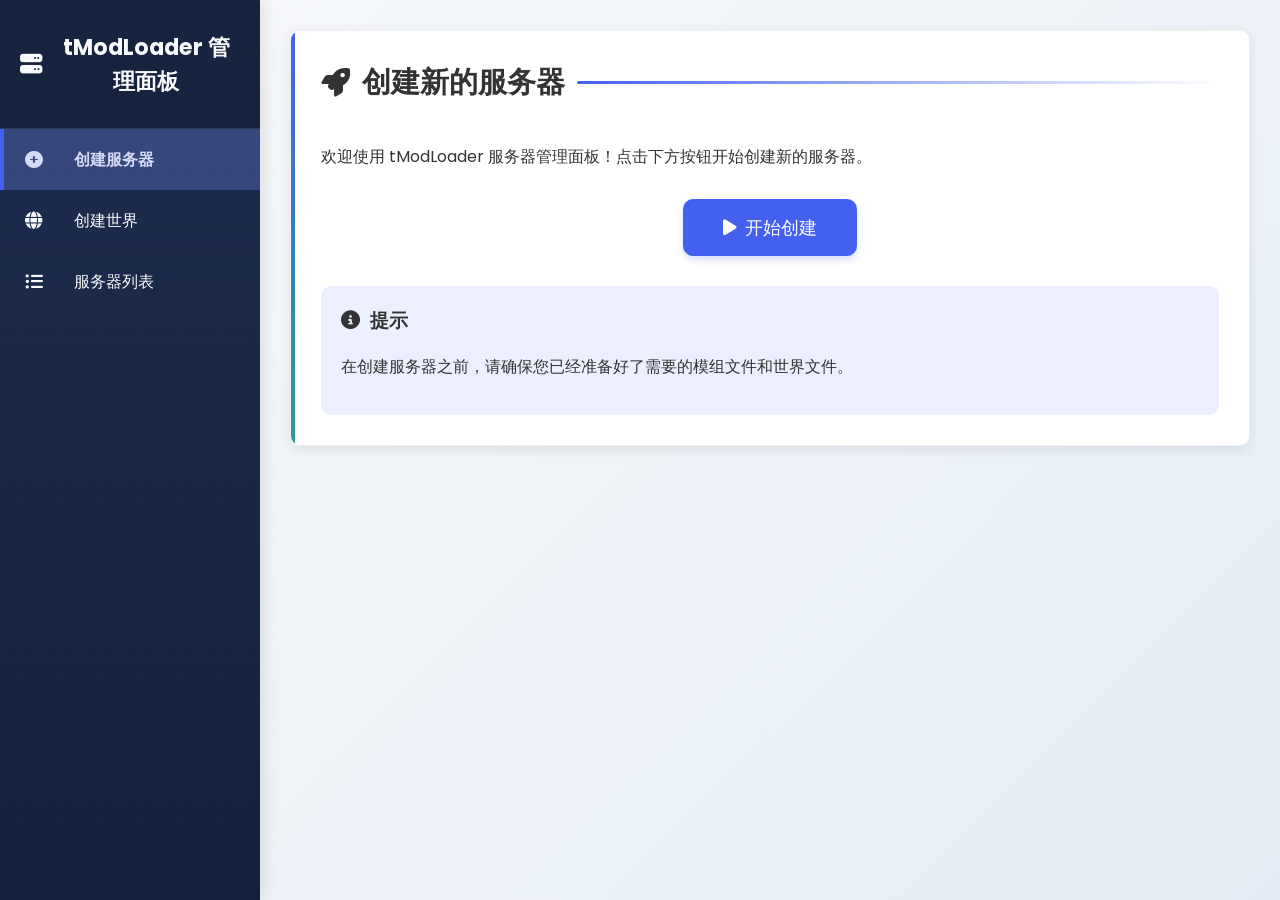
==== commit c63a529f: "1.2" ====
--- a/src/main/resources/static/index.html
+++ b/src/main/resources/static/index.html
@@ -5,19 +5,21 @@
 <meta name="viewport" content="width=device-width, initial-scale=1" />
 <title>服务器管理面板</title>
 <link rel="stylesheet" href="css/style.css">
-<!-- ... (Font Awesome and Google Fonts links remain the same) ... -->
-<link href="https://fonts.googleapis.com/css2?family=Poppins:wght@400;500;600&display=swap" rel="stylesheet">
+<!-- 字体和图标库 -->
+<link href="https://fonts.googleapis.com/css2?family=Poppins:wght@300;400;500;600;700&display=swap" rel="stylesheet">
 <link rel="stylesheet" href="https://cdnjs.cloudflare.com/ajax/libs/font-awesome/6.5.1/css/all.min.css">
+<link rel="preconnect" href="https://fonts.googleapis.com">
+<link rel="preconnect" href="https://fonts.gstatic.com" crossorigin>
+<link href="https://fonts.googleapis.com/css2?family=Press+Start+2P&display=swap" rel="stylesheet">
 </head>
 <body>
 
 <div class="container">
   <div class="sidebar">
     <div class="sidebar-header">
-      <h3><i class="fas fa-server"></i> 管理面板</h3>
+      <h3><i class="fas fa-server"></i> tModLoader 管理面板</h3>
     </div>
     <button id="btnCreateServer" class="active"><i class="fas fa-plus-circle"></i> 创建服务器</button>
-    <!-- 新增按钮 -->
     <button id="btnCreateWorld"><i class="fas fa-globe"></i> 创建世界</button>
     <button id="btnServerList"><i class="fas fa-list-ul"></i> 服务器列表</button>
   </div>
@@ -41,6 +43,7 @@
 <script src="js/views/SelectCorruptionView.js"></script>
 <script src="js/views/EnterMapNameView.js"></script>
 <script src="js/views/FinalizeWorldView.js"></script>
+<script src="js/views/WorldCreationProgressView.js"></script>
 <!-- 主应用逻辑 -->
 <script src="js/main.js"></script>
 
--- a/src/main/resources/static/css/style.css
+++ b/src/main/resources/static/css/style.css
@@ -1,23 +1,26 @@
 /* --- 1. 全局变量与基础设置 --- */
 :root {
   --font-family: 'Poppins', "Segoe UI", Tahoma, Geneva, Verdana, sans-serif;
-  --primary-color: #3498db;
-  --primary-color-dark: #2980b9;
-  --sidebar-bg: #2c3e50;
-  --sidebar-bg-hover: #34495e;
-  --content-bg: #f4f7fa;
+  --primary-color: #4361ee;
+  --primary-color-dark: #3a56d4;
+  --primary-color-light: #edf2ff;
+  --sidebar-bg: #1d2d50;
+  --sidebar-bg-hover: #2d406b;
+  --content-bg: #f8f9fa;
   --card-bg: #ffffff;
-  --text-dark: #2c3e50;
-  --text-light: #ecf0f1;
-  --text-secondary: #7f8c8d;
+  --text-dark: #333333;
+  --text-light: #f8f9fa;
+  --text-secondary: #6c757d;
   --border-color: #e1e5e8;
-  --danger-color: #e74c3c;
-  --danger-color-dark: #c0392b;
-  --warning-color: #f39c12;
-  --warning-color-dark: #d35400;
-  --success-color: #27ae60;
+  --danger-color: #e63946;
+  --danger-color-dark: #c1121f;
+  --warning-color: #ffb703;
+  --warning-color-dark: #fb8500;
+  --success-color: #2a9d8f;
+  --success-color-light: #a8dadc;
   --shadow: 0 4px 12px rgba(0, 0, 0, 0.08);
-  --border-radius: 8px;
+  --border-radius: 10px;
+  --transition: all 0.3s ease;
 }
 
 body, html {
@@ -26,25 +29,78 @@
   background-color: var(--content-bg);
   font-size: 16px;
   color: var(--text-dark);
-}
-
-*, *:before, *:after { box-sizing: border-box; }
+  overflow-x: hidden;
+}
+
+*, *:before, *:after { 
+  box-sizing: border-box; 
+}
 
 /* --- 2. 布局 --- */
-.container { display: flex; height: 100vh; }
+.container { 
+  display: flex; 
+  height: 100vh;
+  animation: fadeIn 0.5s ease;
+}
+
 .sidebar {
-  width: 240px; background-color: var(--sidebar-bg); color: var(--text-light);
-  display: flex; flex-direction: column; flex-shrink: 0;
-  transition: width 0.3s ease;
-}
+  width: 260px; 
+  background: linear-gradient(180deg, var(--sidebar-bg) 0%, #14213d 100%);
+  color: var(--text-light);
+  display: flex; 
+  flex-direction: column; 
+  flex-shrink: 0;
+  transition: var(--transition);
+  box-shadow: 3px 0 15px rgba(0, 0, 0, 0.1);
+  position: relative;
+  z-index: 10;
+}
+
+.sidebar::before {
+  content: "";
+  position: absolute;
+  top: 0;
+  left: 0;
+  right: 0;
+  bottom: 0;
+  background: url('data:image/svg+xml;utf8,<svg xmlns="http://www.w3.org/2000/svg" width="100" height="100" viewBox="0 0 100 100"><rect width="100" height="100" fill="none" stroke="rgba(255,255,255,0.03)" stroke-width="1"/></svg>');
+  background-size: 20px 20px;
+}
+
 .sidebar-header {
-  padding: 25px 20px; text-align: center;
-  border-bottom: 1px solid var(--sidebar-bg-hover);
-}
-.sidebar-header h3 { margin: 0; }
+  padding: 30px 20px; 
+  text-align: center;
+  border-bottom: 1px solid rgba(255, 255, 255, 0.1);
+  background: rgba(0, 0, 0, 0.2);
+}
+
+.sidebar-header h3 { 
+  margin: 0; 
+  font-size: 1.4rem;
+  display: flex;
+  align-items: center;
+  justify-content: center;
+  gap: 10px;
+}
+
 .content {
-  flex-grow: 1; padding: 30px;
+  flex-grow: 1; 
+  padding: 30px;
   overflow-y: auto;
+  background: linear-gradient(135deg, #f5f7fa 0%, #e4edf5 100%);
+  position: relative;
+}
+
+.content::before {
+  content: "";
+  position: absolute;
+  top: 0;
+  left: 0;
+  right: 0;
+  bottom: 0;
+  background: url('data:image/svg+xml;utf8,<svg xmlns="http://www.w3.org/2000/svg" width="20" height="20" viewBox="0 0 20 20"><circle cx="10" cy="10" r="1" fill="rgba(67, 97, 238, 0.03)"/></svg>');
+  background-size: 20px 20px;
+  z-index: -1;
 }
 
 /* --- 3. 组件样式 --- */
@@ -54,138 +110,678 @@
   background-color: var(--card-bg);
   border-radius: var(--border-radius);
   box-shadow: var(--shadow);
-  padding: 25px;
-  margin-bottom: 20px;
+  padding: 30px;
+  margin-bottom: 25px;
+  border: 1px solid rgba(0, 0, 0, 0.05);
+  transition: var(--transition);
+  animation: slideUp 0.4s ease;
+  position: relative;
+  overflow: hidden;
+}
+
+.card::before {
+  content: "";
+  position: absolute;
+  top: 0;
+  left: 0;
+  width: 4px;
+  height: 100%;
+  background: linear-gradient(to bottom, var(--primary-color), var(--success-color));
+}
+
+.card:hover {
+  transform: translateY(-5px);
+  box-shadow: 0 10px 25px rgba(0, 0, 0, 0.1);
 }
 
 /* 侧边栏按钮 */
 .sidebar button {
-  background: none; border: none; color: var(--text-light); padding: 20px;
-  text-align: left; font-size: 16px; cursor: pointer;
+  background: none; 
+  border: none; 
+  color: var(--text-light); 
+  padding: 18px 20px;
+  text-align: left; 
+  font-size: 16px; 
+  cursor: pointer;
   border-left: 4px solid transparent;
-  transition: all 0.3s ease;
+  transition: var(--transition);
   font-family: inherit;
-}
-.sidebar button i { margin-right: 15px; width: 20px; text-align: center; }
-.sidebar button:hover { background-color: var(--sidebar-bg-hover); }
+  display: flex;
+  align-items: center;
+  gap: 15px;
+  position: relative;
+  overflow: hidden;
+}
+
+.sidebar button::after {
+  content: "";
+  position: absolute;
+  top: 0;
+  left: 0;
+  width: 100%;
+  height: 100%;
+  background: rgba(255, 255, 255, 0.1);
+  transform: translateX(-100%);
+  transition: transform 0.3s ease;
+}
+
+.sidebar button:hover::after {
+  transform: translateX(0);
+}
+
+.sidebar button i { 
+  margin-right: 15px; 
+  width: 20px; 
+  text-align: center; 
+  font-size: 1.1em;
+}
+
+.sidebar button:hover { 
+  background-color: var(--sidebar-bg-hover); 
+}
+
 .sidebar button.active {
-  background-color: var(--sidebar-bg-hover);
+  background-color: rgba(255, 255, 255, 0.1);
   border-left: 4px solid var(--primary-color);
   font-weight: 600;
+}
+
+.sidebar button.active::after {
+  background: rgba(67, 97, 238, 0.2);
+  transform: translateX(0);
 }
 
 /* 内容区域标题 */
 .content h2 {
   color: var(--text-dark);
-  border-bottom: 2px solid var(--border-color);
-  padding-bottom: 15px; margin-top: 0;
-}
-.content h3 { color: var(--text-dark); }
+  padding-bottom: 15px; 
+  margin-top: 0;
+  margin-bottom: 25px;
+  font-size: 1.8rem;
+  display: flex;
+  align-items: center;
+  gap: 12px;
+}
+
+.content h2::after {
+  content: "";
+  flex: 1;
+  height: 3px;
+  background: linear-gradient(to right, var(--primary-color), transparent);
+  border-radius: 3px;
+}
+
+.content h3 { 
+  color: var(--text-dark); 
+  margin-top: 0;
+  display: flex;
+  align-items: center;
+  gap: 10px;
+}
 
 /* 按钮 */
 .content button {
-  padding: 12px 24px; font-size: 16px;
-  cursor: pointer; background-color: var(--primary-color); color: white;
-  border: none; border-radius: var(--border-radius);
-  transition: all 0.3s ease;
+  padding: 12px 24px; 
+  font-size: 16px;
+  cursor: pointer; 
+  background-color: var(--primary-color); 
+  color: white;
+  border: none; 
+  border-radius: var(--border-radius);
+  transition: var(--transition);
   font-family: inherit;
-}
+  display: inline-flex;
+  align-items: center;
+  justify-content: center;
+  gap: 8px;
+  box-shadow: 0 4px 6px rgba(67, 97, 238, 0.2);
+  font-weight: 500;
+  position: relative;
+  overflow: hidden;
+}
+
+.content button::before {
+  content: "";
+  position: absolute;
+  top: 0;
+  left: 0;
+  width: 100%;
+  height: 100%;
+  background: rgba(255, 255, 255, 0.2);
+  transform: translateX(-100%);
+  transition: transform 0.4s ease;
+}
+
+.content button:hover::before {
+  transform: translateX(100%);
+}
+
 .content button:hover {
   background-color: var(--primary-color-dark);
   transform: translateY(-2px);
-  box-shadow: 0 6px 15px rgba(52, 152, 219, 0.4);
-}
+  box-shadow: 0 6px 15px rgba(67, 97, 238, 0.4);
+}
+
+.content button:active {
+  transform: translateY(0);
+  box-shadow: 0 2px 5px rgba(67, 97, 238, 0.3);
+}
+
 .content button:disabled {
-  background-color: #bdc3c7; cursor: not-allowed;
-  transform: none; box-shadow: none;
-}
+  background-color: #bdc3c7; 
+  cursor: not-allowed;
+  transform: none; 
+  box-shadow: none;
+  opacity: 0.7;
+}
+
 .actions button {
-  padding: 8px 15px; font-size: 14px; margin-left: 10px;
+  padding: 8px 15px; 
+  font-size: 14px; 
+  margin-left: 10px;
 }
 
 /* 表单与输入框 */
-.form-group, .control-group { margin-bottom: 20px; }
+.form-group, .control-group { 
+  margin-bottom: 25px; 
+}
+
 .form-group label, .control-group label {
-  display: block; margin-bottom: 8px; font-weight: 500;
-}
+  display: block; 
+  margin-bottom: 10px; 
+  font-weight: 500;
+  color: var(--text-dark);
+  font-size: 1.05rem;
+}
+
 .form-group input, .control-group input {
-  width: 100%; max-width: 400px; padding: 12px;
-  border: 1px solid var(--border-color);
+  width: 100%; 
+  max-width: 400px; 
+  padding: 14px;
+  border: 2px solid #e9ecef;
   border-radius: var(--border-radius);
-  font-size: 16px; transition: border-color 0.3s, box-shadow 0.3s;
-}
+  font-size: 16px; 
+  transition: var(--transition);
+  background-color: #f8f9fa;
+}
+
 .form-group input:focus, .control-group input:focus {
   outline: none;
   border-color: var(--primary-color);
-  box-shadow: 0 0 0 3px rgba(52, 152, 219, 0.2);
+  box-shadow: 0 0 0 4px rgba(67, 97, 238, 0.2);
+  background-color: white;
 }
 
 /* 列表项 (服务器, 玩家, Mod) */
+.item-list {
+  display: flex;
+  flex-direction: column;
+  gap: 15px;
+}
+
 .item-list label {
-  display: block; margin-bottom: 10px; background-color: #f8f9fa;
-  padding: 15px; border-radius: var(--border-radius);
-  border: 1px solid var(--border-color);
-  cursor: pointer; transition: all 0.2s ease;
-}
+  display: flex;
+  align-items: center;
+  margin-bottom: 0;
+  background-color: #f8f9fa;
+  padding: 18px 20px;
+  border-radius: var(--border-radius);
+  border: 2px solid #e9ecef;
+  cursor: pointer; 
+  transition: var(--transition);
+  font-size: 1.05rem;
+}
+
 .item-list label:hover {
   border-color: var(--primary-color);
-  box-shadow: 0 2px 8px rgba(0, 0, 0, 0.05);
+  box-shadow: 0 5px 15px rgba(0, 0, 0, 0.05);
+  transform: translateY(-2px);
+}
+
+.item-list label input {
+  margin-right: 15px;
+  width: 20px;
+  height: 20px;
 }
 
 .server-item, .player-item {
-  display: flex; justify-content: space-between; align-items: center;
-  padding: 20px; background-color: var(--card-bg);
-  border: 1px solid var(--border-color);
+  display: flex; 
+  justify-content: space-between; 
+  align-items: center;
+  padding: 20px; 
+  background-color: var(--card-bg);
+  border: 2px solid #e9ecef;
   border-radius: var(--border-radius);
   margin-bottom: 15px;
-  transition: all 0.3s ease;
-}
+  transition: var(--transition);
+  box-shadow: 0 2px 5px rgba(0, 0, 0, 0.03);
+}
+
 .server-item:hover, .player-item:hover {
-  transform: scale(1.02);
-  box-shadow: var(--shadow);
-}
+  transform: translateY(-3px);
+  box-shadow: 0 8px 20px rgba(0, 0, 0, 0.08);
+  border-color: var(--primary-color-light);
+}
+
 .server-item span, .player-item span {
-  font-weight: 600; color: var(--text-dark);
+  font-weight: 600; 
+  color: var(--text-dark);
   font-size: 1.1em;
-}
+  display: flex;
+  align-items: center;
+  gap: 10px;
+}
+
 .server-item .status {
     display: inline-block;
-    width: 10px;
-    height: 10px;
+    width: 12px;
+    height: 12px;
     background-color: var(--success-color);
     border-radius: 50%;
     margin-right: 15px;
+    box-shadow: 0 0 0 3px rgba(42, 157, 143, 0.2);
 }
 
 /* 特殊按钮颜色 */
-.actions .btn-stop, .actions .btn-ban { background-color: var(--danger-color); }
-.actions .btn-stop:hover, .actions .btn-ban:hover { background-color: var(--danger-color-dark); box-shadow: 0 6px 15px rgba(231, 76, 60, 0.4); }
-.actions .btn-kick { background-color: var(--warning-color); }
-.actions .btn-kick:hover { background-color: var(--warning-color-dark); box-shadow: 0 6px 15px rgba(243, 156, 18, 0.4); }
-#backToServerListBtn { background-color: var(--text-secondary); }
-#backToServerListBtn:hover { background-color: #95a5a6; box-shadow: 0 6px 15px rgba(127, 140, 141, 0.4); }
+.actions .btn-stop, .actions .btn-ban { 
+  background-color: var(--danger-color); 
+}
+
+.actions .btn-stop:hover, .actions .btn-ban:hover { 
+  background-color: var(--danger-color-dark); 
+  box-shadow: 0 6px 15px rgba(230, 57, 70, 0.4); 
+}
+
+.actions .btn-kick { 
+  background-color: var(--warning-color); 
+  color: var(--text-dark);
+}
+
+.actions .btn-kick:hover { 
+  background-color: var(--warning-color-dark); 
+  box-shadow: 0 6px 15px rgba(255, 183, 3, 0.4); 
+}
+
+#backToServerListBtn { 
+  background-color: var(--text-secondary); 
+}
+
+#backToServerListBtn:hover { 
+  background-color: #5a6268; 
+  box-shadow: 0 6px 15px rgba(108, 117, 125, 0.4); 
+}
 
 /* 上传区域 */
-.content-wrapper { display: flex; gap: 30px; }
-.selection-area, .control-panel { flex-grow: 1; }
+.content-wrapper { 
+  display: flex; 
+  gap: 30px; 
+  flex-wrap: wrap;
+}
+
+.selection-area, .control-panel { 
+  flex-grow: 1; 
+  min-width: 300px;
+}
+
 .upload-area {
-  width: 350px; flex-shrink: 0; background-color: var(--card-bg);
-  border: 1px solid var(--border-color);
+  width: 100%;
+  max-width: 350px; 
+  flex-shrink: 0; 
+  background-color: var(--card-bg);
+  border: 2px dashed var(--border-color);
   border-radius: var(--border-radius);
-  padding: 20px; display: none;
-}
-.upload-area.visible { display: block; }
+  padding: 25px; 
+  display: none;
+  transition: var(--transition);
+}
+
+.upload-area.visible { 
+  display: block; 
+  animation: fadeIn 0.3s ease;
+}
+
 .drop-zone {
-  border: 2px dashed var(--primary-color); border-radius: var(--border-radius);
-  padding: 40px 20px; text-align: center; color: var(--primary-color);
-  cursor: pointer; transition: all 0.3s;
-}
-.drop-zone i { font-size: 2.5em; margin-bottom: 15px; }
+  border: 2px dashed var(--primary-color); 
+  border-radius: var(--border-radius);
+  padding: 40px 20px; 
+  text-align: center; 
+  color: var(--primary-color);
+  cursor: pointer; 
+  transition: var(--transition);
+  background-color: rgba(67, 97, 238, 0.03);
+}
+
+.drop-zone i { 
+  font-size: 2.5em; 
+  margin-bottom: 15px; 
+  display: block;
+}
+
 .drop-zone.dragover {
-  background-color: #eaf5ff; border-style: solid; color: var(--primary-color-dark);
+  background-color: rgba(67, 97, 238, 0.1); 
+  border-style: solid; 
+  color: var(--primary-color-dark);
+  transform: scale(1.02);
 }
 
 /* 状态消息 */
-.status-success { color: var(--success-color); font-weight: 500; }
-.status-fail { color: var(--danger-color); font-weight: 500; }
-#creationStatus, #controlPanelStatus { font-size: 1.1em; }+.status-success { 
+  color: var(--success-color); 
+  font-weight: 500; 
+}
+
+.status-fail { 
+  color: var(--danger-color); 
+  font-weight: 500; 
+}
+
+#creationStatus, #controlPanelStatus { 
+  font-size: 1.1em; 
+  padding: 15px;
+  border-radius: var(--border-radius);
+}
+
+.step-status {
+    margin-top: 15px;
+    min-height: 24px;
+    font-weight: 500;
+    transition: color 0.3s ease;
+    padding: 12px;
+    border-radius: var(--border-radius);
+    background-color: rgba(0, 0, 0, 0.02);
+}
+
+.step-status.loading { 
+  color: var(--text-secondary); 
+  background-color: rgba(108, 117, 125, 0.1);
+}
+
+.step-status.success { 
+  color: var(--success-color); 
+  background-color: rgba(42, 157, 143, 0.1);
+}
+
+.step-status.error   { 
+  color: var(--danger-color); 
+  background-color: rgba(230, 57, 70, 0.1);
+}
+
+/* in css/style.css */
+
+/* --- Terraria Progress View Styles (Final Polished Version) --- */
+
+/* 1. 全屏背景 (保持不变) */
+.terraria-background {
+    display: flex;
+    flex-direction: column;
+    justify-content: center;
+    align-items: center;
+    width: 100%;
+    height: 100%;
+    background: linear-gradient(135deg, #2d545e 0%, #1a3c40 100%);
+    padding: 20px;
+    box-sizing: border-box;
+    font-family: 'Press Start 2P', cursive;
+    position: relative;
+    overflow: hidden;
+}
+
+.terraria-background::before {
+  content: "";
+  position: absolute;
+  top: 0;
+  left: 0;
+  right: 0;
+  bottom: 0;
+  background: url('data:image/svg+xml;utf8,<svg xmlns="http://www.w3.org/2000/svg" width="40" height="40" viewBox="0 0 40 40"><rect width="40" height="40" fill="none" stroke="rgba(255,255,255,0.02)" stroke-width="1"/></svg>');
+  background-size: 40px 40px;
+  z-index: 0;
+}
+
+/* 2. 进度条的整体包装器 (保持不变) */
+.terraria-progress-wrapper {
+    width: 100%;
+    max-width: 800px;
+    position: relative;
+    display: flex;
+    flex-direction: column;
+    align-items: center;
+    z-index: 1;
+}
+
+/* 3. 进度条上方的文本 (保持不变) */
+.terraria-text-overlay {
+    font-size: 18px;
+    color: white;
+    text-align: center;
+    margin-bottom: 30px;
+    text-shadow: 2px 2px 0 #000;
+    line-height: 1.5;
+    padding: 15px;
+    background: rgba(0, 0, 0, 0.5);
+    border-radius: var(--border-radius);
+    width: 100%;
+}
+
+/* 4. 双进度条容器 */
+.terraria-bars-wrapper {
+    display: flex;
+    flex-direction: column;
+    gap: 15px;
+    position: relative;
+    width: 100%;
+    padding: 0;
+    box-sizing: border-box;
+}
+
+/* 5. 单个进度条容器 (黑背景) (保持不变) */
+.terraria-bar-container {
+    height: 30px;
+    background-color: #000;
+    border: 3px solid #583E3E;
+    border-radius: 0;
+    padding: 3px;
+    box-shadow: 0 0 15px rgba(0,0,0,0.7);
+    position: relative;
+    overflow: hidden;
+}
+
+.terraria-bar-container::after {
+  content: "";
+  position: absolute;
+  top: 0;
+  left: 0;
+  right: 0;
+  bottom: 0;
+  background: linear-gradient(90deg, transparent, rgba(255, 255, 255, 0.1), transparent);
+  animation: progressShine 2s infinite;
+}
+
+/* 6. 进度条填充通用样式 (保持不变) */
+.terraria-bar-fill {
+    height: 100%;
+    width: 0%;
+    box-shadow: inset 0 0 10px rgba(255,255,255,0.4);
+    transition: width 0.2s linear;
+    position: relative;
+}
+
+.terraria-bar-fill::after {
+  content: "";
+  position: absolute;
+  top: 0;
+  left: 0;
+  right: 0;
+  bottom: 0;
+  background: linear-gradient(90deg, transparent, rgba(255, 255, 255, 0.2), transparent);
+  animation: progressShine 1s infinite;
+}
+
+.terraria-overall-fill { 
+  background: linear-gradient(90deg, #17A427, #2ecc71); 
+}
+
+.terraria-task-fill { 
+  background: linear-gradient(90deg, #A32CC4, #9b59b6); 
+}
+
+/* 8. 优化后的 Terraria 风格按钮 */
+.terraria-button {
+    font-family: 'Press Start 2P', cursive;
+    background-color: #4A4A6A;
+    color: #FFF;
+    padding: 15px 30px;
+    font-size: 14px;
+    cursor: pointer;
+    text-shadow: 1px 1px 0 #000;
+    transition: all 0.05s ease-in-out;
+    margin-top: 30px;
+    border: none;
+    box-shadow: 4px 4px 0 #2A2A3A;
+    border-radius: 5px;
+    position: relative;
+    overflow: hidden;
+}
+
+.terraria-button:hover {
+    background-color: #6A6A8A;
+    transform: translate(2px, 2px);
+    box-shadow: 2px 2px 0 #2A2A3A;
+}
+
+.terraria-button:active {
+    transform: translate(4px, 4px);
+    box-shadow: none;
+}
+
+.terraria-button:disabled {
+    background-color: #333;
+    color: #888;
+    cursor: not-allowed;
+    box-shadow: none;
+    transform: none;
+}
+
+.terraria-text-button {
+    font-family: 'Press Start 2P', cursive;
+    font-size: 14px;
+    color: #FFF;
+    text-shadow: 2px 2px 0 #000;
+    margin-top: 30px;
+    cursor: pointer;
+    background: none;
+    border: none;
+    padding: 15px;
+    box-shadow: none;
+    transition: all 0.1s ease-in-out;
+    position: relative;
+}
+
+.terraria-text-button::after {
+  content: "";
+  position: absolute;
+  bottom: 0;
+  left: 0;
+  width: 0;
+  height: 2px;
+  background: #FFF;
+  transition: width 0.3s ease;
+}
+
+.terraria-text-button:hover::after {
+  width: 100%;
+}
+
+.terraria-text-button:hover {
+    color: #FFD700;
+}
+
+.terraria-text-button:active {
+    transform: translateY(2px);
+}
+
+.terraria-text-button:disabled {
+    color: #888;
+    cursor: not-allowed;
+    text-decoration: none;
+}
+
+.terraria-completion-message {
+    display: flex;
+    flex-direction: column;
+    align-items: center;
+    background-color: rgba(0, 0, 0, 0.85);
+    padding: 40px;
+    border: 3px solid #583E3E;
+    text-align: center;
+    color: white;
+    font-size: 16px;
+    line-height: 1.8;
+    border-radius: 5px;
+    box-shadow: 0 0 30px rgba(0, 0, 0, 0.7);
+    z-index: 1;
+    max-width: 800px;
+}
+
+/* 动画定义 */
+@keyframes fadeIn {
+  from { opacity: 0; }
+  to { opacity: 1; }
+}
+
+@keyframes slideUp {
+  from { 
+    opacity: 0;
+    transform: translateY(20px);
+  }
+  to { 
+    opacity: 1;
+    transform: translateY(0);
+  }
+}
+
+@keyframes progressShine {
+  0% { transform: translateX(-100%); }
+  100% { transform: translateX(100%); }
+}
+
+/* 响应式设计 */
+@media (max-width: 768px) {
+  .container {
+    flex-direction: column;
+  }
+  
+  .sidebar {
+    width: 100%;
+    height: auto;
+  }
+  
+  .content {
+    padding: 20px;
+  }
+  
+  .content-wrapper {
+    flex-direction: column;
+  }
+  
+  .upload-area {
+    max-width: 100%;
+  }
+  
+  .card {
+    padding: 20px;
+  }
+  
+  .content h2 {
+    font-size: 1.5rem;
+  }
+  
+  .terraria-text-overlay {
+    font-size: 14px;
+  }
+  
+  .terraria-button, .terraria-text-button {
+    font-size: 12px;
+    padding: 12px 20px;
+  }
+}
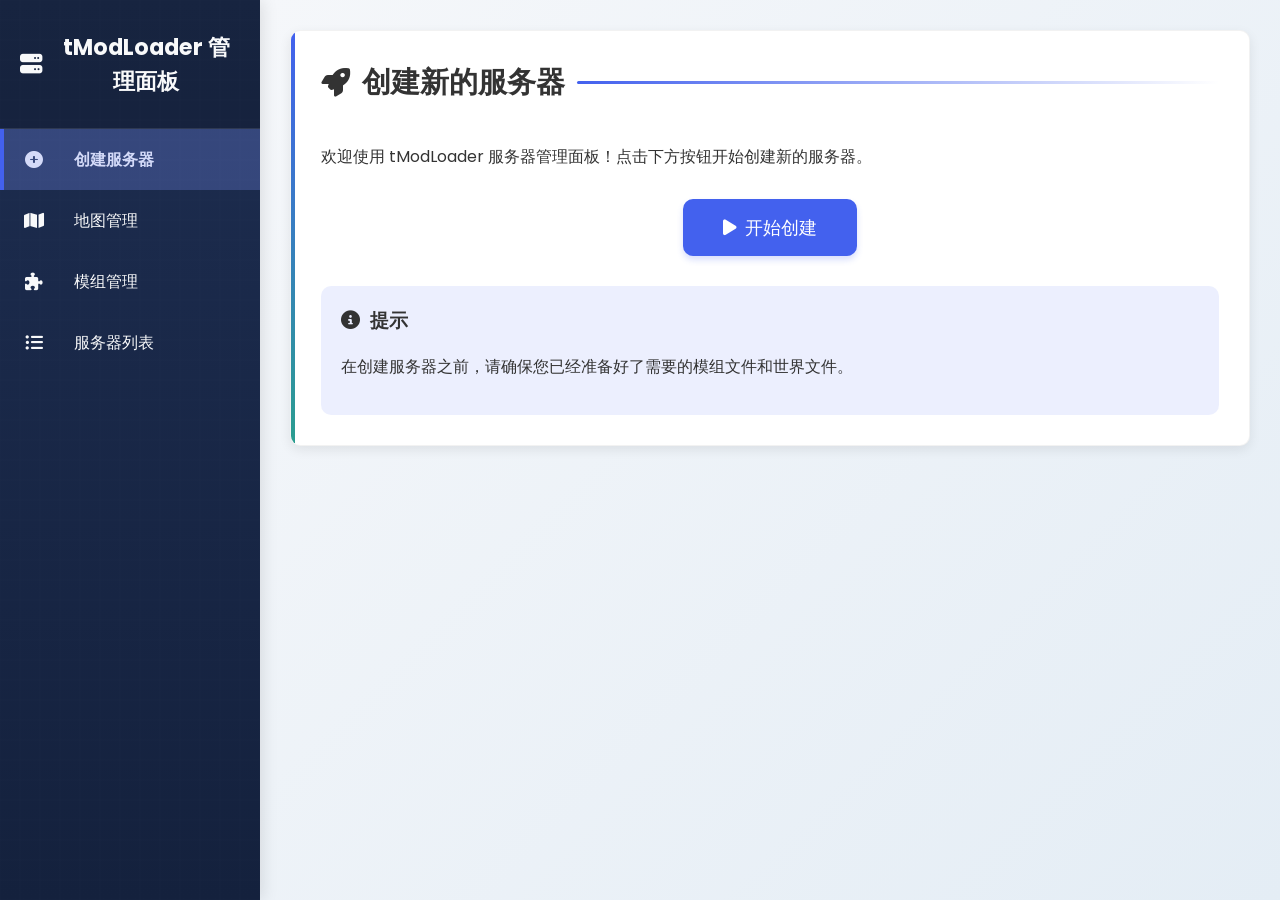
==== commit 03f4bf21: "添加设置模组整合包功能" ====
--- a/src/main/resources/static/index.html
+++ b/src/main/resources/static/index.html
@@ -20,7 +20,8 @@
       <h3><i class="fas fa-server"></i> tModLoader 管理面板</h3>
     </div>
     <button id="btnCreateServer" class="active"><i class="fas fa-plus-circle"></i> 创建服务器</button>
-    <button id="btnCreateWorld"><i class="fas fa-globe"></i> 创建世界</button>
+    <button id="btnMapManagement"><i class="fas fa-map"></i> 地图管理</button>
+    <button id="btnModManagement"><i class="fas fa-puzzle-piece"></i> 模组管理</button>
     <button id="btnServerList"><i class="fas fa-list-ul"></i> 服务器列表</button>
   </div>
   <div class="content" id="contentArea">
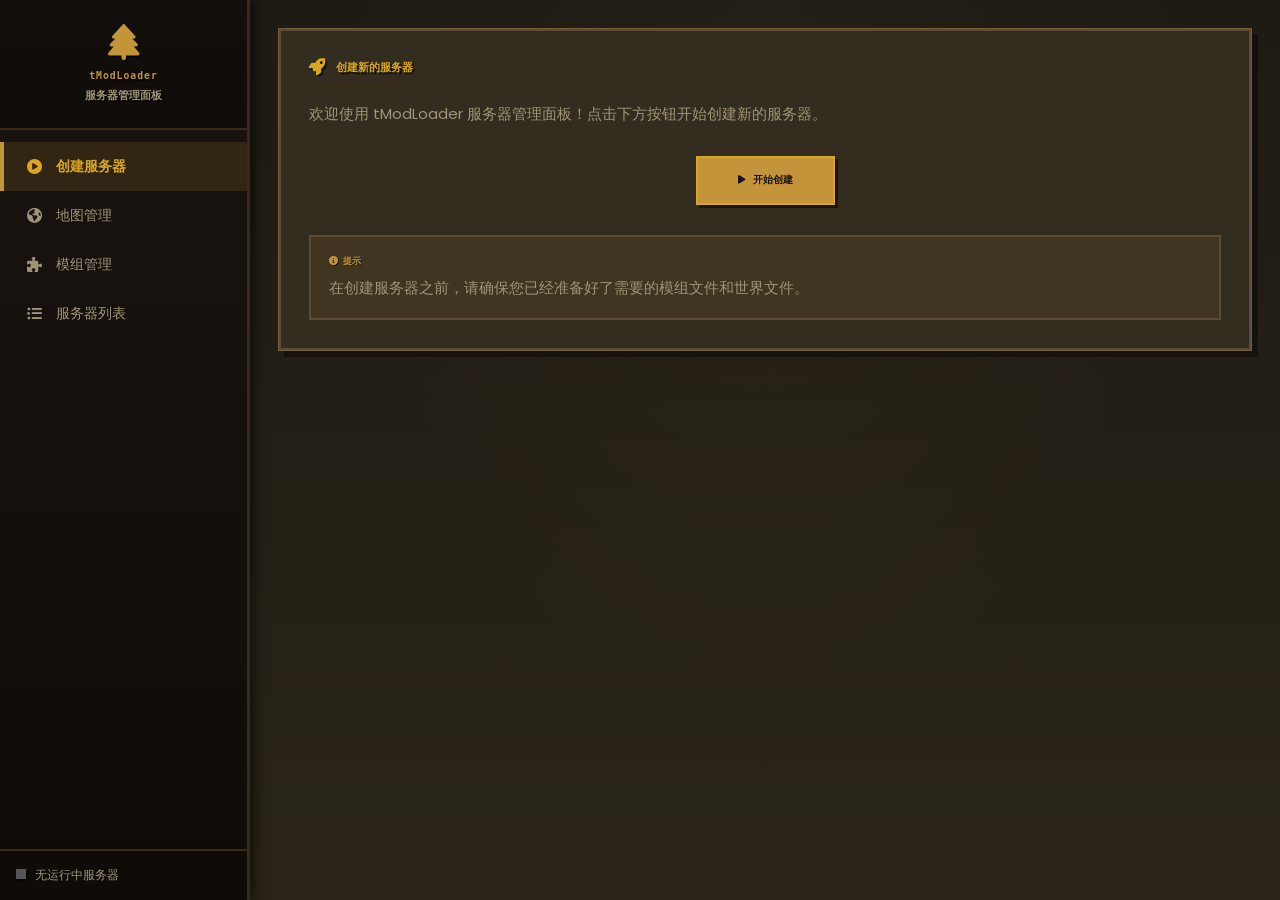
==== commit ec48457b: "修复bug" ====
--- a/src/main/resources/static/index.html
+++ b/src/main/resources/static/index.html
@@ -3,9 +3,8 @@
 <head>
 <meta charset="UTF-8" />
 <meta name="viewport" content="width=device-width, initial-scale=1" />
-<title>服务器管理面板</title>
+<title>tModLoader 管理面板</title>
 <link rel="stylesheet" href="css/style.css">
-<!-- 字体和图标库 -->
 <link href="https://fonts.googleapis.com/css2?family=Poppins:wght@300;400;500;600;700&display=swap" rel="stylesheet">
 <link rel="stylesheet" href="https://cdnjs.cloudflare.com/ajax/libs/font-awesome/6.5.1/css/all.min.css">
 <link rel="preconnect" href="https://fonts.googleapis.com">
@@ -14,38 +13,144 @@
 </head>
 <body>
 
+<!-- Hamburger toggle (tablet/mobile) -->
+<button class="sidebar-toggle" id="sidebarToggle" title="菜单">
+  <i class="fas fa-bars"></i>
+</button>
+
+<!-- Sidebar overlay (closes sidebar on mobile) -->
+<div class="sidebar-overlay" id="sidebarOverlay"></div>
+
 <div class="container">
-  <div class="sidebar">
+  <div class="sidebar" id="sidebar">
     <div class="sidebar-header">
-      <h3><i class="fas fa-server"></i> tModLoader 管理面板</h3>
+      <i class="fas fa-tree logo-icon"></i>
+      <h3>tModLoader<br><span class="subtitle">服务器管理面板</span></h3>
     </div>
-    <button id="btnCreateServer" class="active"><i class="fas fa-plus-circle"></i> 创建服务器</button>
-    <button id="btnMapManagement"><i class="fas fa-map"></i> 地图管理</button>
-    <button id="btnModManagement"><i class="fas fa-puzzle-piece"></i> 模组管理</button>
-    <button id="btnServerList"><i class="fas fa-list-ul"></i> 服务器列表</button>
+    <div class="sidebar-nav">
+      <button id="btnCreateServer" class="active"><i class="fas fa-play-circle"></i> 创建服务器</button>
+      <button id="btnMapManagement"><i class="fas fa-globe-americas"></i> 地图管理</button>
+      <button id="btnModManagement"><i class="fas fa-puzzle-piece"></i> 模组管理</button>
+      <button id="btnServerList"><i class="fas fa-list-ul"></i> 服务器列表</button>
+    </div>
+    <div class="sidebar-footer">
+      <span class="status-dot" id="statusDot"></span>
+      <span id="statusText">等待启动</span>
+    </div>
   </div>
   <div class="content" id="contentArea">
-    <!-- 视图内容将动态加载到这里 -->
+    <!-- 视图内容动态加载 -->
   </div>
 </div>
 
-<!-- 加载脚本 -->
+<!-- 地图管理视图模板 -->
+<template id="template-mapManagement">
+  <div class="card">
+    <h2><i class="fas fa-globe-americas"></i> 地图管理</h2>
+    <p>管理您的 Terraria 世界地图文件。</p>
+    <div class="content-wrapper">
+      <div class="selection-area">
+        <div id="worldListContainer" class="scroll-list">正在加载世界列表...</div>
+        <div class="actions-bar">
+          <button id="showWorldUploaderBtn" class="btn-primary"><i class="fas fa-upload"></i> 上传新世界</button>
+          <button id="deleteSelectedWorldsBtn" class="btn-danger"><i class="fas fa-trash"></i> 删除选中项</button>
+          <button id="createWorldBtn" class="btn-success"><i class="fas fa-plus"></i> 创建新世界</button>
+        </div>
+      </div>
+      <div id="worldUploadArea" class="upload-area" style="display: none;">
+        <h3><i class="fas fa-cloud-upload-alt"></i> 上传 .wld 文件</h3>
+        <div id="worldDropZone" class="drop-zone">
+          <i class="fas fa-file-import"></i>
+          <p>拖动文件到此处，或点击选择</p>
+          <p style="font-size: 0.85em; margin-top: 8px; color: var(--cream-dim);">支持 .wld 文件</p>
+        </div>
+        <input type="file" id="worldFileInput" multiple style="display: none;">
+        <h4 style="margin:12px 0 4px; color:var(--cream-dim);"><i class="fas fa-list"></i> 待上传列表</h4>
+        <div id="worldFileList" class="file-list-container"></div>
+        <div id="worldUploadStatus"></div>
+        <button id="uploadAllWorldsBtn" class="btn-primary" style="width:100%; margin-top:12px;">
+          <i class="fas fa-arrow-up"></i> 开始上传
+        </button>
+      </div>
+    </div>
+    <div id="worldOperationStatus"></div>
+  </div>
+</template>
+
+<!-- 模组管理视图模板 -->
+<template id="template-modManagement">
+  <div class="card" style="max-width: 1200px;">
+    <h2><i class="fas fa-puzzle-piece"></i> 模组管理</h2>
+    <p>管理您的模组文件，或将常用模组保存为整合包。</p>
+
+    <div class="mm-tabs">
+      <div id="tabMods" class="mm-tab active"><i class="fas fa-cubes"></i> 模组列表</div>
+      <div id="tabPacks" class="mm-tab"><i class="fas fa-archive"></i> 整合包管理</div>
+    </div>
+
+    <div id="viewMods" class="mm-content active">
+      <div class="mm-left-panel">
+        <div style="display: flex; justify-content: space-between; align-items: center;">
+          <h3 style="margin:0; font-family:var(--font-pixel); font-size:0.55rem; color:var(--gold);">已安装模组</h3>
+          <button id="delModsBtn" class="btn-danger" style="padding:6px 14px; font-size:0.82rem;"><i class="fas fa-trash"></i> 删除选中</button>
+        </div>
+        <div id="modListContainer" class="mm-list-box">
+          <div class="empty-state"><i class="fas fa-spinner fa-spin"></i><p>正在加载...</p></div>
+        </div>
+      </div>
+      <div class="mm-right-panel">
+        <div class="mm-card" style="border-top: 3px solid var(--green);">
+          <h3 class="mm-card-title" style="color: var(--green-bright);"><i class="fas fa-box"></i> 创建整合包</h3>
+          <p style="font-size:0.82em; color:var(--cream-dim); margin-bottom:12px;">勾选左侧模组，保存为预设方案。</p>
+          <input type="text" id="pkgNameInput" class="mm-input" placeholder="输入整合包名称">
+          <button id="createPkgBtn" class="btn-success" style="width:100%;"><i class="fas fa-save"></i> 保存整合包</button>
+          <div id="pkgStatus" style="margin-top: 10px; font-size: 0.85em;"></div>
+        </div>
+        <div class="mm-card" style="border-top: 3px solid var(--gold);">
+          <h3 class="mm-card-title" style="color: var(--gold-bright);"><i class="fas fa-cloud-upload-alt"></i> 上传模组</h3>
+          <div id="modDropZone" class="drop-zone" style="margin-bottom: 10px;">
+            <i class="fas fa-file-import"></i>
+            <p style="color:var(--cream-dim); font-size:0.85em;">点击或拖拽 .tmod 文件</p>
+          </div>
+          <input type="file" id="modFileInput" multiple style="display: none;">
+          <div id="modFileList" class="file-list-container" style="max-height:100px; margin-bottom:10px;"></div>
+          <div id="modUploadStatus" style="font-size:0.82em; margin-bottom:4px;"></div>
+          <button id="uploadAllModsBtn" class="btn-primary" style="width:100%;"><i class="fas fa-arrow-up"></i> 开始上传</button>
+        </div>
+      </div>
+    </div>
+
+    <div id="viewPacks" class="mm-content">
+      <div style="width: 100%;">
+        <div style="display: flex; justify-content: space-between; align-items: center; margin-bottom: 14px;">
+          <h3 style="margin:0; font-family:var(--font-pixel); font-size:0.55rem; color:var(--gold);">现有整合包</h3>
+          <div style="display: flex; gap: 8px;">
+            <button id="refreshPacksBtn" class="btn-back" style="padding:6px 12px; font-size:0.82rem;"><i class="fas fa-sync"></i> 刷新</button>
+            <button id="delPacksBtn" class="btn-danger" style="padding:6px 14px; font-size:0.82rem;"><i class="fas fa-trash"></i> 删除选中</button>
+          </div>
+        </div>
+        <div id="packListContainer" class="mm-list-box">
+          <div class="empty-state"><i class="fas fa-spinner fa-spin"></i><p>正在加载...</p></div>
+        </div>
+      </div>
+    </div>
+  </div>
+</template>
+
+<!-- 脚本 -->
 <script src="js/uploader.js"></script>
-<!-- 现有视图 -->
 <script src="js/views/InitialView.js"></script>
 <script src="js/views/SelectModView.js"></script>
 <script src="js/views/SelectWorldView.js"></script>
 <script src="js/views/ServerSettingsView.js"></script>
 <script src="js/views/ServerListView.js"></script>
 <script src="js/views/ServerControlView.js"></script>
-<!-- 新增的世界创建视图 -->
 <script src="js/views/SelectWorldSizeView.js"></script>
 <script src="js/views/SelectWorldModeView.js"></script>
 <script src="js/views/SelectCorruptionView.js"></script>
 <script src="js/views/EnterMapNameView.js"></script>
 <script src="js/views/FinalizeWorldView.js"></script>
 <script src="js/views/WorldCreationProgressView.js"></script>
-<!-- 主应用逻辑 -->
 <script src="js/main.js"></script>
 
 </body>
--- a/src/main/resources/static/css/style.css
+++ b/src/main/resources/static/css/style.css
@@ -1,787 +1,902 @@
-/* --- 1. 全局变量与基础设置 --- */
+/* ============================================================
+   Terraria-themed tModLoader Management Panel
+   ============================================================ */
+
+/* --- 1. CSS Variables --- */
 :root {
-  --font-family: 'Poppins', "Segoe UI", Tahoma, Geneva, Verdana, sans-serif;
-  --primary-color: #4361ee;
-  --primary-color-dark: #3a56d4;
-  --primary-color-light: #edf2ff;
-  --sidebar-bg: #1d2d50;
-  --sidebar-bg-hover: #2d406b;
-  --content-bg: #f8f9fa;
-  --card-bg: #ffffff;
-  --text-dark: #333333;
-  --text-light: #f8f9fa;
-  --text-secondary: #6c757d;
-  --border-color: #e1e5e8;
-  --danger-color: #e63946;
-  --danger-color-dark: #c1121f;
-  --warning-color: #ffb703;
-  --warning-color-dark: #fb8500;
-  --success-color: #2a9d8f;
-  --success-color-light: #a8dadc;
-  --shadow: 0 4px 12px rgba(0, 0, 0, 0.08);
-  --border-radius: 10px;
-  --transition: all 0.3s ease;
-}
+  --font-pixel: 'Press Start 2P', monospace;
+  --font-body: 'Poppins', 'Segoe UI', sans-serif;
+
+  /* Terraria palette */
+  --bg-deep: #1e1b15;
+  --bg-main: #2a2418;
+  --bg-card: #332d1f;
+  --bg-input: #3a3020;
+  --bg-sidebar: #19140e;
+  --bg-hover: #2a2215;
+
+  --gold: #c4943a;
+  --gold-bright: #daa520;
+  --gold-dim: #8a6828;
+  --green: #4a9e3e;
+  --green-bright: #5cc04a;
+  --red: #c0392b;
+  --red-bright: #e74c3c;
+  --cream: #e8dcc8;
+  --cream-dim: #9e9478;
+  --cream-dark: #6b6248;
+
+  --shadow-pixel: 4px 4px 0 rgba(0,0,0,0.5);
+  --shadow-pixel-sm: 3px 3px 0 rgba(0,0,0,0.5);
+  --shadow-card: 6px 6px 0 rgba(0,0,0,0.4);
+  --border-pixel: 2px solid #5c4a3a;
+
+  --transition: 0.15s ease;
+  --sidebar-width: 250px;
+}
+
+/* --- 2. Base Reset --- */
+*, *::before, *::after { box-sizing: border-box; }
 
 body, html {
   margin: 0; padding: 0; height: 100%;
-  font-family: var(--font-family);
-  background-color: var(--content-bg);
-  font-size: 16px;
-  color: var(--text-dark);
+  font-family: var(--font-body);
+  background: var(--bg-deep);
+  color: var(--cream);
+  font-size: 15px;
   overflow-x: hidden;
 }
 
-*, *:before, *:after { 
-  box-sizing: border-box; 
-}
-
-/* --- 2. 布局 --- */
-.container { 
-  display: flex; 
+/* --- 3. Layout --- */
+.container {
+  display: flex;
   height: 100vh;
-  animation: fadeIn 0.5s ease;
-}
-
+}
+
+/* --- 4. Sidebar --- */
 .sidebar {
-  width: 260px; 
-  background: linear-gradient(180deg, var(--sidebar-bg) 0%, #14213d 100%);
-  color: var(--text-light);
-  display: flex; 
-  flex-direction: column; 
+  width: var(--sidebar-width);
+  background: linear-gradient(180deg, #1a1410 0%, #0f0c08 100%);
+  color: var(--cream);
+  display: flex;
+  flex-direction: column;
   flex-shrink: 0;
+  border-right: 3px solid #3a2818;
+  box-shadow: 4px 0 12px rgba(0,0,0,0.6);
+  position: relative;
+  z-index: 20;
+  transition: transform 0.3s ease;
+}
+
+.sidebar-header {
+  padding: 24px 16px;
+  text-align: center;
+  border-bottom: 2px solid #3a2818;
+  background: rgba(0,0,0,0.3);
+}
+
+.sidebar-header .logo-icon {
+  display: block;
+  font-size: 36px;
+  margin-bottom: 8px;
+  color: var(--gold);
+  text-shadow: 2px 2px 0 rgba(0,0,0,0.6);
+  image-rendering: pixelated;
+}
+
+.sidebar-header h3 {
+  margin: 0;
+  font-family: var(--font-pixel);
+  font-size: 0.65rem;
+  line-height: 1.6;
+  color: var(--gold);
+  text-shadow: 2px 2px 0 rgba(0,0,0,0.6);
+  letter-spacing: 1px;
+}
+
+.sidebar-header .subtitle {
+  display: block;
+  font-family: var(--font-body);
+  font-size: 0.7rem;
+  color: var(--cream-dim);
+  margin-top: 4px;
+  letter-spacing: 0;
+}
+
+.sidebar-nav {
+  flex: 1;
+  padding: 12px 0;
+}
+
+.sidebar button {
+  display: flex;
+  align-items: center;
+  gap: 12px;
+  width: 100%;
+  background: none;
+  border: none;
+  border-left: 4px solid transparent;
+  color: var(--cream-dim);
+  padding: 14px 20px;
+  font-family: var(--font-body);
+  font-size: 0.95rem;
+  cursor: pointer;
   transition: var(--transition);
-  box-shadow: 3px 0 15px rgba(0, 0, 0, 0.1);
+  text-align: left;
+}
+
+.sidebar button i {
+  width: 20px;
+  text-align: center;
+  font-size: 1rem;
+}
+
+.sidebar button:hover {
+  background: rgba(196,148,58,0.1);
+  color: var(--cream);
+  border-left-color: var(--gold-dim);
+}
+
+.sidebar button.active {
+  background: rgba(196,148,58,0.15);
+  color: var(--gold-bright);
+  border-left-color: var(--gold);
+  font-weight: 600;
+}
+
+.sidebar-footer {
+  padding: 16px;
+  border-top: 2px solid #3a2818;
+  font-size: 0.78rem;
+  color: var(--cream-dim);
+}
+
+.sidebar-footer .status-dot {
+  display: inline-block;
+  width: 10px;
+  height: 10px;
+  border-radius: 0;
+  margin-right: 6px;
+  background: #555;
+  box-shadow: 2px 2px 0 rgba(0,0,0,0.5);
+}
+
+.sidebar-footer .status-dot.online { background: var(--green-bright); }
+
+/* Hamburger toggle (mobile) */
+.sidebar-toggle {
+  display: none;
+  position: fixed;
+  top: 10px;
+  left: 10px;
+  z-index: 30;
+  background: var(--bg-sidebar);
+  border: 2px solid #3a2818;
+  color: var(--gold);
+  font-size: 1.4rem;
+  padding: 8px 12px;
+  cursor: pointer;
+  box-shadow: var(--shadow-pixel-sm);
+  font-family: var(--font-pixel);
+}
+
+/* --- 5. Content Area --- */
+.content {
+  flex-grow: 1;
+  padding: 28px;
+  overflow-y: auto;
+  background:
+    radial-gradient(ellipse at 50% 0%, rgba(196,148,58,0.04) 0%, transparent 60%),
+    linear-gradient(180deg, var(--bg-deep) 0%, var(--bg-main) 100%);
+}
+
+/* --- 6. Card --- */
+.card {
+  background: var(--bg-card);
+  border: 3px solid #5c4a3a;
+  box-shadow: var(--shadow-card);
+  padding: 28px;
+  margin-bottom: 24px;
   position: relative;
-  z-index: 10;
-}
-
-.sidebar::before {
-  content: "";
-  position: absolute;
-  top: 0;
-  left: 0;
-  right: 0;
-  bottom: 0;
-  background: url('data:image/svg+xml;utf8,<svg xmlns="http://www.w3.org/2000/svg" width="100" height="100" viewBox="0 0 100 100"><rect width="100" height="100" fill="none" stroke="rgba(255,255,255,0.03)" stroke-width="1"/></svg>');
-  background-size: 20px 20px;
-}
-
-.sidebar-header {
-  padding: 30px 20px; 
-  text-align: center;
-  border-bottom: 1px solid rgba(255, 255, 255, 0.1);
-  background: rgba(0, 0, 0, 0.2);
-}
-
-.sidebar-header h3 { 
-  margin: 0; 
-  font-size: 1.4rem;
-  display: flex;
-  align-items: center;
-  justify-content: center;
-  gap: 10px;
-}
-
-.content {
-  flex-grow: 1; 
-  padding: 30px;
-  overflow-y: auto;
-  background: linear-gradient(135deg, #f5f7fa 0%, #e4edf5 100%);
-  position: relative;
-}
-
-.content::before {
-  content: "";
-  position: absolute;
-  top: 0;
-  left: 0;
-  right: 0;
-  bottom: 0;
-  background: url('data:image/svg+xml;utf8,<svg xmlns="http://www.w3.org/2000/svg" width="20" height="20" viewBox="0 0 20 20"><circle cx="10" cy="10" r="1" fill="rgba(67, 97, 238, 0.03)"/></svg>');
-  background-size: 20px 20px;
-  z-index: -1;
-}
-
-/* --- 3. 组件样式 --- */
-
-/* 卡片 */
-.card {
-  background-color: var(--card-bg);
-  border-radius: var(--border-radius);
-  box-shadow: var(--shadow);
-  padding: 30px;
-  margin-bottom: 25px;
-  border: 1px solid rgba(0, 0, 0, 0.05);
-  transition: var(--transition);
-  animation: slideUp 0.4s ease;
-  position: relative;
-  overflow: hidden;
+  animation: cardSlideIn 0.35s ease;
 }
 
 .card::before {
   content: "";
   position: absolute;
+  top: -3px; left: -3px; right: -3px; bottom: -3px;
+  border: 1px solid rgba(196,148,58,0.25);
+  pointer-events: none;
+}
+
+@keyframes cardSlideIn {
+  from { opacity: 0; transform: translateY(16px); }
+  to   { opacity: 1; transform: translateY(0); }
+}
+
+.card h2 {
+  font-family: var(--font-pixel);
+  font-size: 0.75rem;
+  color: var(--gold-bright);
+  margin: 0 0 12px;
+  text-shadow: 2px 2px 0 rgba(0,0,0,0.6);
+  display: flex;
+  align-items: center;
+  gap: 10px;
+  padding-bottom: 12px;
+  border-bottom: 2px solid #3a2818;
+}
+
+.card h2 i { font-size: 1.1rem; }
+
+.card h3 {
+  font-family: var(--font-pixel);
+  font-size: 0.6rem;
+  color: var(--gold);
+  margin: 16px 0 8px;
+  text-shadow: 1px 1px 0 rgba(0,0,0,0.5);
+}
+
+.card p {
+  color: var(--cream-dim);
+  margin: 0 0 16px;
+  line-height: 1.6;
+}
+
+/* --- 7. Buttons --- */
+button {
+  font-family: var(--font-body);
+  font-size: 0.92rem;
+  cursor: pointer;
+  transition: var(--transition);
+}
+
+.content button,
+.card button {
+  display: inline-flex;
+  align-items: center;
+  justify-content: center;
+  gap: 8px;
+  padding: 10px 20px;
+  border: 2px solid #5c4a3a;
+  box-shadow: var(--shadow-pixel-sm);
+  font-weight: 600;
+  color: var(--cream);
+  background: #4a3828;
+  position: relative;
   top: 0;
   left: 0;
-  width: 4px;
+}
+
+.content button:hover,
+.card button:hover {
+  background: #5c4834;
+  transform: translate(1px, 1px);
+  box-shadow: 1px 1px 0 rgba(0,0,0,0.5);
+}
+
+.content button:active {
+  transform: translate(3px, 3px);
+  box-shadow: none;
+}
+
+.content button:disabled {
+  opacity: 0.5;
+  cursor: not-allowed;
+  transform: none;
+  box-shadow: var(--shadow-pixel-sm);
+}
+
+/* Primary (gold) */
+.btn-primary,
+.card button.btn-primary {
+  background: var(--gold);
+  color: #1a1410;
+  border-color: var(--gold-bright);
+}
+
+.btn-primary:hover,
+.card button.btn-primary:hover {
+  background: var(--gold-bright);
+}
+
+/* Success (green) */
+.btn-success,
+.card button.btn-success,
+.actions .btn-enter {
+  background: var(--green);
+  color: #fff;
+  border-color: var(--green-bright);
+}
+
+.btn-success:hover,
+.card button.btn-success:hover,
+.actions .btn-enter:hover {
+  background: var(--green-bright);
+}
+
+/* Danger (red) */
+.btn-danger,
+.card button.btn-danger,
+.actions .btn-stop {
+  background: var(--red);
+  color: #fff;
+  border-color: var(--red-bright);
+}
+
+.btn-danger:hover,
+.card button.btn-danger:hover,
+.actions .btn-stop:hover {
+  background: var(--red-bright);
+}
+
+/* Kick (amber) */
+.actions .btn-kick {
+  background: #b8860b;
+  color: #fff;
+  border-color: #daa520;
+}
+
+.actions .btn-kick:hover {
+  background: #daa520;
+}
+
+/* Back / secondary */
+.btn-back,
+.card button.btn-back {
+  background: transparent;
+  color: var(--cream-dim);
+  border-color: #5c4a3a;
+}
+
+.btn-back:hover,
+.card button.btn-back:hover {
+  background: rgba(255,255,255,0.05);
+  color: var(--cream);
+}
+
+/* --- 8. Forms & Inputs --- */
+.form-group, .control-group {
+  margin-bottom: 20px;
+}
+
+.form-group label, .control-group label {
+  display: block;
+  margin-bottom: 8px;
+  font-weight: 600;
+  color: var(--cream);
+  font-size: 0.9rem;
+}
+
+.form-group input,
+.control-group input,
+input[type="text"],
+input[type="number"],
+input[type="password"] {
+  width: 100%;
+  max-width: 420px;
+  padding: 12px 14px;
+  border: 2px solid #5c4a3a;
+  font-size: 0.95rem;
+  font-family: var(--font-body);
+  background: var(--bg-input);
+  color: var(--cream);
+  box-shadow: inset 2px 2px 4px rgba(0,0,0,0.3);
+  transition: var(--transition);
+}
+
+.form-group input:focus,
+.control-group input:focus,
+input[type="text"]:focus,
+input[type="number"]:focus,
+input[type="password"]:focus {
+  outline: none;
+  border-color: var(--gold);
+  box-shadow: inset 2px 2px 4px rgba(0,0,0,0.3), 0 0 0 3px rgba(196,148,58,0.15);
+}
+
+::placeholder { color: var(--cream-dark); }
+
+/* --- 9. List items --- */
+.item-list {
+  display: flex;
+  flex-direction: column;
+  gap: 2px;
+}
+
+.item-list label {
+  display: flex;
+  align-items: center;
+  padding: 12px 14px;
+  background: rgba(0,0,0,0.2);
+  border: 2px solid transparent;
+  cursor: pointer;
+  transition: var(--transition);
+  color: var(--cream);
+}
+
+.item-list label:hover {
+  background: rgba(196,148,58,0.1);
+  border-color: #5c4a3a;
+}
+
+.item-list label input {
+  margin-right: 12px;
+  accent-color: var(--gold);
+  width: 18px; height: 18px;
+}
+
+/* Server & Player items */
+.server-item, .player-item {
+  display: flex;
+  justify-content: space-between;
+  align-items: center;
+  padding: 14px 18px;
+  background: rgba(0,0,0,0.2);
+  border: 2px solid #3a2818;
+  margin-bottom: 6px;
+  transition: var(--transition);
+}
+
+.server-item:hover, .player-item:hover {
+  border-color: #5c4a3a;
+  background: rgba(196,148,58,0.05);
+}
+
+.server-item .status {
+  display: inline-block;
+  width: 12px; height: 12px;
+  background: var(--green-bright);
+  margin-right: 12px;
+  box-shadow: 0 0 6px rgba(74,158,62,0.5);
+}
+
+.server-item span, .player-item span {
+  font-weight: 600;
+  color: var(--cream);
+  display: flex;
+  align-items: center;
+  gap: 8px;
+}
+
+.actions {
+  display: flex;
+  gap: 6px;
+}
+
+.actions button {
+  padding: 6px 14px;
+  font-size: 0.82rem;
+}
+
+/* --- 10. Upload Area --- */
+.upload-area {
+  border: 2px dashed #5c4a3a;
+  background: rgba(0,0,0,0.2);
+  padding: 20px;
+  max-width: 100%;
+  transition: max-height 0.35s ease, opacity 0.35s ease;
+}
+
+.drop-zone {
+  border: 2px dashed var(--gold-dim);
+  padding: 28px 18px;
+  text-align: center;
+  color: var(--gold);
+  cursor: pointer;
+  transition: var(--transition);
+  background: rgba(196,148,58,0.04);
+}
+
+.drop-zone i {
+  font-size: 2rem;
+  margin-bottom: 8px;
+  display: block;
+}
+
+.drop-zone:hover {
+  border-color: var(--gold-bright);
+  background: rgba(196,148,58,0.1);
+}
+
+.drop-zone.dragover {
+  background: rgba(196,148,58,0.15);
+  border-style: solid;
+}
+
+/* --- 11. Content wrapper --- */
+.content-wrapper {
+  display: flex;
+  gap: 24px;
+  flex-wrap: wrap;
+}
+
+.selection-area { flex: 1; min-width: 280px; }
+
+/* --- 12. Status messages --- */
+.status-success { color: var(--green-bright); font-weight: 600; }
+.status-fail    { color: var(--red-bright); font-weight: 600; }
+
+.step-status {
+  margin-top: 14px;
+  min-height: 24px;
+  font-weight: 500;
+  padding: 12px;
+  background: rgba(0,0,0,0.2);
+  border: 2px solid #3a2818;
+}
+
+.actions-bar {
+  display: flex;
+  gap: 12px;
+  margin-top: 24px;
+  flex-wrap: wrap;
+}
+
+/* --- 13. Info box --- */
+.info-box {
+  background: rgba(196,148,58,0.08);
+  border: 2px solid #5c4a3a;
+  padding: 18px;
+  margin-top: 18px;
+}
+
+.info-box h3 {
+  margin-top: 0;
+  color: var(--gold);
+}
+
+.info-box p {
+  margin-bottom: 0;
+  color: var(--cream-dim);
+}
+
+/* --- 14. Mod Management Tabs --- */
+.mm-tabs {
+  display: flex;
+  border-bottom: 2px solid #5c4a3a;
+  margin-bottom: 18px;
+  gap: 2px;
+}
+
+.mm-tab {
+  padding: 12px 22px;
+  cursor: pointer;
+  font-weight: 600;
+  font-family: var(--font-pixel);
+  font-size: 0.55rem;
+  color: var(--cream-dim);
+  transition: var(--transition);
+  border: 2px solid transparent;
+  border-bottom: none;
+  background: rgba(0,0,0,0.2);
+}
+
+.mm-tab:hover { color: var(--cream); background: rgba(196,148,58,0.1); }
+
+.mm-tab.active {
+  color: var(--gold-bright);
+  background: var(--bg-card);
+  border-color: #5c4a3a;
+}
+
+.mm-content { display: none; }
+.mm-content.active { display: flex; gap: 20px; flex-wrap: wrap; }
+
+.mm-left-panel  { flex: 3; min-width: 280px; display: flex; flex-direction: column; gap: 12px; }
+.mm-right-panel { flex: 2; min-width: 260px; display: flex; flex-direction: column; gap: 12px; }
+
+.mm-list-box {
+  height: 420px;
+  overflow-y: auto;
+  border: 2px solid #5c4a3a;
+  background: rgba(0,0,0,0.2);
+  padding: 4px;
+}
+
+.mm-item {
+  display: flex;
+  align-items: center;
+  padding: 10px 14px;
+  border-bottom: 1px solid #3a2818;
+  transition: background 0.1s;
+  cursor: pointer;
+  color: var(--cream);
+}
+
+.mm-item:hover { background: rgba(196,148,58,0.08); }
+.mm-item input { margin-right: 10px; accent-color: var(--gold); }
+
+.mm-card {
+  background: rgba(0,0,0,0.2);
+  border: 2px solid #3a2818;
+  padding: 18px;
+}
+
+.mm-card-title {
+  margin: 0 0 12px;
+  font-family: var(--font-pixel);
+  font-size: 0.55rem;
+  color: var(--gold);
+  display: flex;
+  align-items: center;
+  gap: 6px;
+}
+
+.mm-input {
+  width: 100%;
+  padding: 10px 12px;
+  border: 2px solid #5c4a3a;
+  background: var(--bg-input);
+  color: var(--cream);
+  font-family: var(--font-body);
+  font-size: 0.9rem;
+  margin-bottom: 8px;
+}
+
+.mm-input:focus {
+  outline: none;
+  border-color: var(--gold);
+}
+
+.mm-btn {
+  width: 100%;
+  padding: 10px;
+  border: 2px solid #5c4a3a;
+  cursor: pointer;
+  color: var(--cream);
+  font-weight: 600;
+  box-shadow: var(--shadow-pixel-sm);
+}
+
+.mm-btn-primary { background: var(--gold); color: #1a1410; border-color: var(--gold-bright); }
+.mm-btn-primary:hover { background: var(--gold-bright); }
+.mm-btn-success { background: var(--green); border-color: var(--green-bright); }
+.mm-btn-success:hover { background: var(--green-bright); }
+.mm-btn-danger  { background: var(--red); width: auto; padding: 6px 14px; font-size: 0.82rem; border-color: var(--red-bright); }
+.mm-btn-danger:hover { background: var(--red-bright); }
+
+/* --- 15. Terraria Progress (World Creation) --- */
+.terraria-background {
+  display: flex;
+  flex-direction: column;
+  justify-content: center;
+  align-items: center;
+  width: 100%;
+  min-height: 70vh;
+  background:
+    repeating-linear-gradient(0deg, transparent, transparent 3px, rgba(0,0,0,0.1) 3px, rgba(0,0,0,0.1) 6px),
+    linear-gradient(180deg, #1a2f20 0%, #0f1a10 100%);
+  padding: 20px;
+  border: 3px solid #5c4a3a;
+  box-shadow: var(--shadow-card);
+}
+
+.terraria-progress-wrapper {
+  width: 100%;
+  max-width: 700px;
+  z-index: 1;
+}
+
+.terraria-text-overlay {
+  font-family: var(--font-pixel);
+  font-size: 0.6rem;
+  color: var(--cream);
+  text-align: center;
+  margin-bottom: 28px;
+  text-shadow: 2px 2px 0 #000;
+  line-height: 1.6;
+  padding: 14px;
+  background: rgba(0,0,0,0.5);
+  border: 2px solid #3a2818;
+}
+
+.terraria-bars-wrapper {
+  display: flex;
+  flex-direction: column;
+  gap: 16px;
+}
+
+.terraria-bar-container {
+  height: 32px;
+  background: #000;
+  border: 3px solid #583E3E;
+  box-shadow: inset 0 0 8px rgba(0,0,0,0.6);
+  padding: 3px;
+  position: relative;
+}
+
+.terraria-bar-fill {
   height: 100%;
-  background: linear-gradient(to bottom, var(--primary-color), var(--success-color));
-}
-
-.card:hover {
-  transform: translateY(-5px);
-  box-shadow: 0 10px 25px rgba(0, 0, 0, 0.1);
-}
-
-/* 侧边栏按钮 */
-.sidebar button {
-  background: none; 
-  border: none; 
-  color: var(--text-light); 
-  padding: 18px 20px;
-  text-align: left; 
-  font-size: 16px; 
-  cursor: pointer;
-  border-left: 4px solid transparent;
+  width: 0%;
+  box-shadow: inset 0 0 8px rgba(255,255,255,0.3);
+  transition: width 0.2s linear;
+}
+
+.terraria-overall-fill { background: linear-gradient(90deg, #1a7a2e, #2ecc71); }
+.terraria-task-fill    { background: linear-gradient(90deg, #6b1fa3, #9b59b6); }
+
+.terraria-button {
+  font-family: var(--font-pixel);
+  font-size: 0.65rem;
+  background: #4A4A6A;
+  color: #FFF;
+  padding: 14px 28px;
+  cursor: pointer;
+  text-shadow: 1px 1px 0 #000;
+  border: 2px solid #6A6A8A;
+  box-shadow: 4px 4px 0 #2A2A3A;
+  margin-top: 24px;
   transition: var(--transition);
-  font-family: inherit;
-  display: flex;
-  align-items: center;
-  gap: 15px;
-  position: relative;
-  overflow: hidden;
-}
-
-.sidebar button::after {
-  content: "";
-  position: absolute;
-  top: 0;
-  left: 0;
-  width: 100%;
-  height: 100%;
-  background: rgba(255, 255, 255, 0.1);
-  transform: translateX(-100%);
-  transition: transform 0.3s ease;
-}
-
-.sidebar button:hover::after {
-  transform: translateX(0);
-}
-
-.sidebar button i { 
-  margin-right: 15px; 
-  width: 20px; 
-  text-align: center; 
-  font-size: 1.1em;
-}
-
-.sidebar button:hover { 
-  background-color: var(--sidebar-bg-hover); 
-}
-
-.sidebar button.active {
-  background-color: rgba(255, 255, 255, 0.1);
-  border-left: 4px solid var(--primary-color);
-  font-weight: 600;
-}
-
-.sidebar button.active::after {
-  background: rgba(67, 97, 238, 0.2);
-  transform: translateX(0);
-}
-
-/* 内容区域标题 */
-.content h2 {
-  color: var(--text-dark);
-  padding-bottom: 15px; 
-  margin-top: 0;
-  margin-bottom: 25px;
-  font-size: 1.8rem;
-  display: flex;
-  align-items: center;
-  gap: 12px;
-}
-
-.content h2::after {
-  content: "";
-  flex: 1;
-  height: 3px;
-  background: linear-gradient(to right, var(--primary-color), transparent);
-  border-radius: 3px;
-}
-
-.content h3 { 
-  color: var(--text-dark); 
-  margin-top: 0;
-  display: flex;
-  align-items: center;
-  gap: 10px;
-}
-
-/* 按钮 */
-.content button {
-  padding: 12px 24px; 
-  font-size: 16px;
-  cursor: pointer; 
-  background-color: var(--primary-color); 
-  color: white;
-  border: none; 
-  border-radius: var(--border-radius);
+}
+
+.terraria-button:hover {
+  background: #6A6A8A;
+  transform: translate(2px, 2px);
+  box-shadow: 2px 2px 0 #2A2A3A;
+}
+
+.terraria-button:active { transform: translate(4px, 4px); box-shadow: none; }
+.terraria-button:disabled { opacity: 0.5; cursor: not-allowed; transform: none; box-shadow: 4px 4px 0 #2A2A3A; }
+
+.terraria-text-button {
+  font-family: var(--font-pixel);
+  font-size: 0.55rem;
+  color: #FFF;
+  text-shadow: 2px 2px 0 #000;
+  margin-top: 24px;
+  cursor: pointer;
+  background: none;
+  border: none;
+  padding: 12px;
   transition: var(--transition);
-  font-family: inherit;
-  display: inline-flex;
-  align-items: center;
-  justify-content: center;
-  gap: 8px;
-  box-shadow: 0 4px 6px rgba(67, 97, 238, 0.2);
-  font-weight: 500;
-  position: relative;
-  overflow: hidden;
-}
-
-.content button::before {
-  content: "";
-  position: absolute;
-  top: 0;
-  left: 0;
-  width: 100%;
-  height: 100%;
-  background: rgba(255, 255, 255, 0.2);
-  transform: translateX(-100%);
-  transition: transform 0.4s ease;
-}
-
-.content button:hover::before {
-  transform: translateX(100%);
-}
-
-.content button:hover {
-  background-color: var(--primary-color-dark);
-  transform: translateY(-2px);
-  box-shadow: 0 6px 15px rgba(67, 97, 238, 0.4);
-}
-
-.content button:active {
-  transform: translateY(0);
-  box-shadow: 0 2px 5px rgba(67, 97, 238, 0.3);
-}
-
-.content button:disabled {
-  background-color: #bdc3c7; 
-  cursor: not-allowed;
-  transform: none; 
-  box-shadow: none;
-  opacity: 0.7;
-}
-
-.actions button {
-  padding: 8px 15px; 
-  font-size: 14px; 
-  margin-left: 10px;
-}
-
-/* 表单与输入框 */
-.form-group, .control-group { 
-  margin-bottom: 25px; 
-}
-
-.form-group label, .control-group label {
-  display: block; 
-  margin-bottom: 10px; 
-  font-weight: 500;
-  color: var(--text-dark);
-  font-size: 1.05rem;
-}
-
-.form-group input, .control-group input {
-  width: 100%; 
-  max-width: 400px; 
-  padding: 14px;
-  border: 2px solid #e9ecef;
-  border-radius: var(--border-radius);
-  font-size: 16px; 
-  transition: var(--transition);
-  background-color: #f8f9fa;
-}
-
-.form-group input:focus, .control-group input:focus {
-  outline: none;
-  border-color: var(--primary-color);
-  box-shadow: 0 0 0 4px rgba(67, 97, 238, 0.2);
-  background-color: white;
-}
-
-/* 列表项 (服务器, 玩家, Mod) */
-.item-list {
+}
+
+.terraria-text-button:hover { color: #FFD700; }
+.terraria-text-button:active { transform: translateY(2px); }
+.terraria-text-button:disabled { color: #888; cursor: not-allowed; }
+
+.terraria-completion-message {
   display: flex;
   flex-direction: column;
-  gap: 15px;
-}
-
-.item-list label {
-  display: flex;
-  align-items: center;
-  margin-bottom: 0;
-  background-color: #f8f9fa;
-  padding: 18px 20px;
-  border-radius: var(--border-radius);
-  border: 2px solid #e9ecef;
-  cursor: pointer; 
-  transition: var(--transition);
-  font-size: 1.05rem;
-}
-
-.item-list label:hover {
-  border-color: var(--primary-color);
-  box-shadow: 0 5px 15px rgba(0, 0, 0, 0.05);
-  transform: translateY(-2px);
-}
-
-.item-list label input {
-  margin-right: 15px;
-  width: 20px;
-  height: 20px;
-}
-
-.server-item, .player-item {
-  display: flex; 
-  justify-content: space-between; 
-  align-items: center;
-  padding: 20px; 
-  background-color: var(--card-bg);
-  border: 2px solid #e9ecef;
-  border-radius: var(--border-radius);
-  margin-bottom: 15px;
-  transition: var(--transition);
-  box-shadow: 0 2px 5px rgba(0, 0, 0, 0.03);
-}
-
-.server-item:hover, .player-item:hover {
-  transform: translateY(-3px);
-  box-shadow: 0 8px 20px rgba(0, 0, 0, 0.08);
-  border-color: var(--primary-color-light);
-}
-
-.server-item span, .player-item span {
-  font-weight: 600; 
-  color: var(--text-dark);
-  font-size: 1.1em;
-  display: flex;
-  align-items: center;
-  gap: 10px;
-}
-
-.server-item .status {
-    display: inline-block;
-    width: 12px;
-    height: 12px;
-    background-color: var(--success-color);
-    border-radius: 50%;
-    margin-right: 15px;
-    box-shadow: 0 0 0 3px rgba(42, 157, 143, 0.2);
-}
-
-/* 特殊按钮颜色 */
-.actions .btn-stop, .actions .btn-ban { 
-  background-color: var(--danger-color); 
-}
-
-.actions .btn-stop:hover, .actions .btn-ban:hover { 
-  background-color: var(--danger-color-dark); 
-  box-shadow: 0 6px 15px rgba(230, 57, 70, 0.4); 
-}
-
-.actions .btn-kick { 
-  background-color: var(--warning-color); 
-  color: var(--text-dark);
-}
-
-.actions .btn-kick:hover { 
-  background-color: var(--warning-color-dark); 
-  box-shadow: 0 6px 15px rgba(255, 183, 3, 0.4); 
-}
-
-#backToServerListBtn { 
-  background-color: var(--text-secondary); 
-}
-
-#backToServerListBtn:hover { 
-  background-color: #5a6268; 
-  box-shadow: 0 6px 15px rgba(108, 117, 125, 0.4); 
-}
-
-/* 上传区域 */
-.content-wrapper { 
-  display: flex; 
-  gap: 30px; 
-  flex-wrap: wrap;
-}
-
-.selection-area, .control-panel { 
-  flex-grow: 1; 
-  min-width: 300px;
-}
-
-.upload-area {
-  width: 100%;
-  max-width: 350px; 
-  flex-shrink: 0; 
-  background-color: var(--card-bg);
-  border: 2px dashed var(--border-color);
-  border-radius: var(--border-radius);
-  padding: 25px; 
+  align-items: center;
+  background: rgba(0,0,0,0.85);
+  padding: 36px;
+  border: 3px solid #583E3E;
+  text-align: center;
+  color: var(--cream);
+  font-family: var(--font-pixel);
+  font-size: 0.6rem;
+  line-height: 2;
+  box-shadow: var(--shadow-card);
+  max-width: 700px;
+}
+
+/* --- 16. Empty state --- */
+.empty-state {
+  text-align: center;
+  padding: 40px 20px;
+  color: var(--cream-dim);
+}
+
+.empty-state i {
+  font-size: 3.5rem;
+  display: block;
+  margin-bottom: 16px;
+  opacity: 0.4;
+}
+
+.empty-state p {
+  font-size: 0.95rem;
+  margin: 4px 0;
+}
+
+/* Scrollable list container */
+.scroll-list {
+  max-height: 280px;
+  overflow-y: auto;
+  border: 2px solid #3a2818;
+  background: rgba(0,0,0,0.15);
+  padding: 6px;
+  margin-bottom: 18px;
+}
+
+/* Inline toggle section */
+.toggle-section {
+  background: rgba(0,0,0,0.2);
+  border: 2px solid #3a2818;
+  padding: 16px;
+  margin-bottom: 20px;
+}
+
+.toggle-section .toggle-header {
+  display: flex;
+  justify-content: space-between;
+  align-items: center;
+  cursor: pointer;
+  user-select: none;
+}
+
+.toggle-section .toggle-header h3 {
+  margin: 0;
+  font-family: var(--font-pixel);
+  font-size: 0.55rem;
+  color: var(--gold);
+}
+
+.toggle-section .toggle-body {
   display: none;
-  transition: var(--transition);
-}
-
-.upload-area.visible { 
-  display: block; 
-  animation: fadeIn 0.3s ease;
-}
-
-.drop-zone {
-  border: 2px dashed var(--primary-color); 
-  border-radius: var(--border-radius);
-  padding: 40px 20px; 
-  text-align: center; 
-  color: var(--primary-color);
-  cursor: pointer; 
-  transition: var(--transition);
-  background-color: rgba(67, 97, 238, 0.03);
-}
-
-.drop-zone i { 
-  font-size: 2.5em; 
-  margin-bottom: 15px; 
-  display: block;
-}
-
-.drop-zone.dragover {
-  background-color: rgba(67, 97, 238, 0.1); 
-  border-style: solid; 
-  color: var(--primary-color-dark);
-  transform: scale(1.02);
-}
-
-/* 状态消息 */
-.status-success { 
-  color: var(--success-color); 
-  font-weight: 500; 
-}
-
-.status-fail { 
-  color: var(--danger-color); 
-  font-weight: 500; 
-}
-
-#creationStatus, #controlPanelStatus { 
-  font-size: 1.1em; 
-  padding: 15px;
-  border-radius: var(--border-radius);
-}
-
-.step-status {
-    margin-top: 15px;
-    min-height: 24px;
-    font-weight: 500;
-    transition: color 0.3s ease;
-    padding: 12px;
-    border-radius: var(--border-radius);
-    background-color: rgba(0, 0, 0, 0.02);
-}
-
-.step-status.loading { 
-  color: var(--text-secondary); 
-  background-color: rgba(108, 117, 125, 0.1);
-}
-
-.step-status.success { 
-  color: var(--success-color); 
-  background-color: rgba(42, 157, 143, 0.1);
-}
-
-.step-status.error   { 
-  color: var(--danger-color); 
-  background-color: rgba(230, 57, 70, 0.1);
-}
-
-/* in css/style.css */
-
-/* --- Terraria Progress View Styles (Final Polished Version) --- */
-
-/* 1. 全屏背景 (保持不变) */
-.terraria-background {
-    display: flex;
+  margin-top: 12px;
+  padding-top: 10px;
+  border-top: 2px solid #3a2818;
+}
+
+.toggle-section .toggle-body.open { display: block; }
+
+/* --- 17. Responsive --- */
+
+/* Tablet: collapsible sidebar */
+@media (max-width: 900px) {
+  .sidebar-toggle { display: block; }
+
+  .container { position: relative; }
+
+  .sidebar {
+    position: fixed;
+    top: 0; left: 0;
+    height: 100vh;
+    transform: translateX(-100%);
+    box-shadow: 6px 0 20px rgba(0,0,0,0.7);
+  }
+
+  .sidebar.open { transform: translateX(0); }
+
+  .sidebar-overlay {
+    display: none;
+    position: fixed;
+    inset: 0;
+    background: rgba(0,0,0,0.5);
+    z-index: 15;
+  }
+
+  .sidebar-overlay.show { display: block; }
+
+  .content { padding: 20px 16px; }
+}
+
+/* Mobile: stacked layout */
+@media (max-width: 600px) {
+  .content { padding: 14px 10px; }
+
+  .card { padding: 18px 14px; }
+
+  .card h2 {
+    font-size: 0.6rem;
+    flex-wrap: wrap;
+  }
+
+  .content-wrapper { flex-direction: column; gap: 14px; }
+
+  .mm-content.active { flex-direction: column; }
+
+  .mm-list-box { height: 280px; }
+
+  .mm-tab { padding: 10px 14px; font-size: 0.5rem; }
+
+  .server-item, .player-item {
     flex-direction: column;
-    justify-content: center;
-    align-items: center;
-    width: 100%;
-    height: 100%;
-    background: linear-gradient(135deg, #2d545e 0%, #1a3c40 100%);
-    padding: 20px;
-    box-sizing: border-box;
-    font-family: 'Press Start 2P', cursive;
-    position: relative;
-    overflow: hidden;
-}
-
-.terraria-background::before {
-  content: "";
-  position: absolute;
-  top: 0;
-  left: 0;
-  right: 0;
-  bottom: 0;
-  background: url('data:image/svg+xml;utf8,<svg xmlns="http://www.w3.org/2000/svg" width="40" height="40" viewBox="0 0 40 40"><rect width="40" height="40" fill="none" stroke="rgba(255,255,255,0.02)" stroke-width="1"/></svg>');
-  background-size: 40px 40px;
-  z-index: 0;
-}
-
-/* 2. 进度条的整体包装器 (保持不变) */
-.terraria-progress-wrapper {
-    width: 100%;
-    max-width: 800px;
-    position: relative;
-    display: flex;
-    flex-direction: column;
-    align-items: center;
-    z-index: 1;
-}
-
-/* 3. 进度条上方的文本 (保持不变) */
-.terraria-text-overlay {
-    font-size: 18px;
-    color: white;
-    text-align: center;
-    margin-bottom: 30px;
-    text-shadow: 2px 2px 0 #000;
-    line-height: 1.5;
-    padding: 15px;
-    background: rgba(0, 0, 0, 0.5);
-    border-radius: var(--border-radius);
-    width: 100%;
-}
-
-/* 4. 双进度条容器 */
-.terraria-bars-wrapper {
-    display: flex;
-    flex-direction: column;
-    gap: 15px;
-    position: relative;
-    width: 100%;
-    padding: 0;
-    box-sizing: border-box;
-}
-
-/* 5. 单个进度条容器 (黑背景) (保持不变) */
-.terraria-bar-container {
-    height: 30px;
-    background-color: #000;
-    border: 3px solid #583E3E;
-    border-radius: 0;
-    padding: 3px;
-    box-shadow: 0 0 15px rgba(0,0,0,0.7);
-    position: relative;
-    overflow: hidden;
-}
-
-.terraria-bar-container::after {
-  content: "";
-  position: absolute;
-  top: 0;
-  left: 0;
-  right: 0;
-  bottom: 0;
-  background: linear-gradient(90deg, transparent, rgba(255, 255, 255, 0.1), transparent);
-  animation: progressShine 2s infinite;
-}
-
-/* 6. 进度条填充通用样式 (保持不变) */
-.terraria-bar-fill {
-    height: 100%;
-    width: 0%;
-    box-shadow: inset 0 0 10px rgba(255,255,255,0.4);
-    transition: width 0.2s linear;
-    position: relative;
-}
-
-.terraria-bar-fill::after {
-  content: "";
-  position: absolute;
-  top: 0;
-  left: 0;
-  right: 0;
-  bottom: 0;
-  background: linear-gradient(90deg, transparent, rgba(255, 255, 255, 0.2), transparent);
-  animation: progressShine 1s infinite;
-}
-
-.terraria-overall-fill { 
-  background: linear-gradient(90deg, #17A427, #2ecc71); 
-}
-
-.terraria-task-fill { 
-  background: linear-gradient(90deg, #A32CC4, #9b59b6); 
-}
-
-/* 8. 优化后的 Terraria 风格按钮 */
-.terraria-button {
-    font-family: 'Press Start 2P', cursive;
-    background-color: #4A4A6A;
-    color: #FFF;
-    padding: 15px 30px;
-    font-size: 14px;
-    cursor: pointer;
-    text-shadow: 1px 1px 0 #000;
-    transition: all 0.05s ease-in-out;
-    margin-top: 30px;
-    border: none;
-    box-shadow: 4px 4px 0 #2A2A3A;
-    border-radius: 5px;
-    position: relative;
-    overflow: hidden;
-}
-
-.terraria-button:hover {
-    background-color: #6A6A8A;
-    transform: translate(2px, 2px);
-    box-shadow: 2px 2px 0 #2A2A3A;
-}
-
-.terraria-button:active {
-    transform: translate(4px, 4px);
-    box-shadow: none;
-}
-
-.terraria-button:disabled {
-    background-color: #333;
-    color: #888;
-    cursor: not-allowed;
-    box-shadow: none;
-    transform: none;
-}
-
-.terraria-text-button {
-    font-family: 'Press Start 2P', cursive;
-    font-size: 14px;
-    color: #FFF;
-    text-shadow: 2px 2px 0 #000;
-    margin-top: 30px;
-    cursor: pointer;
-    background: none;
-    border: none;
-    padding: 15px;
-    box-shadow: none;
-    transition: all 0.1s ease-in-out;
-    position: relative;
-}
-
-.terraria-text-button::after {
-  content: "";
-  position: absolute;
-  bottom: 0;
-  left: 0;
-  width: 0;
-  height: 2px;
-  background: #FFF;
-  transition: width 0.3s ease;
-}
-
-.terraria-text-button:hover::after {
-  width: 100%;
-}
-
-.terraria-text-button:hover {
-    color: #FFD700;
-}
-
-.terraria-text-button:active {
-    transform: translateY(2px);
-}
-
-.terraria-text-button:disabled {
-    color: #888;
-    cursor: not-allowed;
-    text-decoration: none;
-}
-
-.terraria-completion-message {
-    display: flex;
-    flex-direction: column;
-    align-items: center;
-    background-color: rgba(0, 0, 0, 0.85);
-    padding: 40px;
-    border: 3px solid #583E3E;
-    text-align: center;
-    color: white;
-    font-size: 16px;
-    line-height: 1.8;
-    border-radius: 5px;
-    box-shadow: 0 0 30px rgba(0, 0, 0, 0.7);
-    z-index: 1;
-    max-width: 800px;
-}
-
-/* 动画定义 */
-@keyframes fadeIn {
-  from { opacity: 0; }
-  to { opacity: 1; }
-}
-
-@keyframes slideUp {
-  from { 
-    opacity: 0;
-    transform: translateY(20px);
+    align-items: flex-start;
+    gap: 8px;
   }
-  to { 
-    opacity: 1;
-    transform: translateY(0);
-  }
-}
-
-@keyframes progressShine {
-  0% { transform: translateX(-100%); }
-  100% { transform: translateX(100%); }
-}
-
-/* 响应式设计 */
-@media (max-width: 768px) {
-  .container {
-    flex-direction: column;
-  }
-  
-  .sidebar {
-    width: 100%;
-    height: auto;
-  }
-  
-  .content {
-    padding: 20px;
-  }
-  
-  .content-wrapper {
-    flex-direction: column;
-  }
-  
-  .upload-area {
-    max-width: 100%;
-  }
-  
-  .card {
-    padding: 20px;
-  }
-  
-  .content h2 {
-    font-size: 1.5rem;
-  }
-  
-  .terraria-text-overlay {
-    font-size: 14px;
-  }
-  
-  .terraria-button, .terraria-text-button {
-    font-size: 12px;
-    padding: 12px 20px;
-  }
-}+
+  .actions { width: 100%; flex-wrap: wrap; }
+  .actions button { flex: 1; min-width: 80px; }
+
+  .terraria-text-overlay { font-size: 0.48rem; }
+  .terraria-button { font-size: 0.5rem; padding: 12px 20px; }
+  .terraria-text-button { font-size: 0.45rem; }
+
+  input[type="text"],
+  input[type="number"],
+  input[type="password"] { max-width: 100%; }
+}
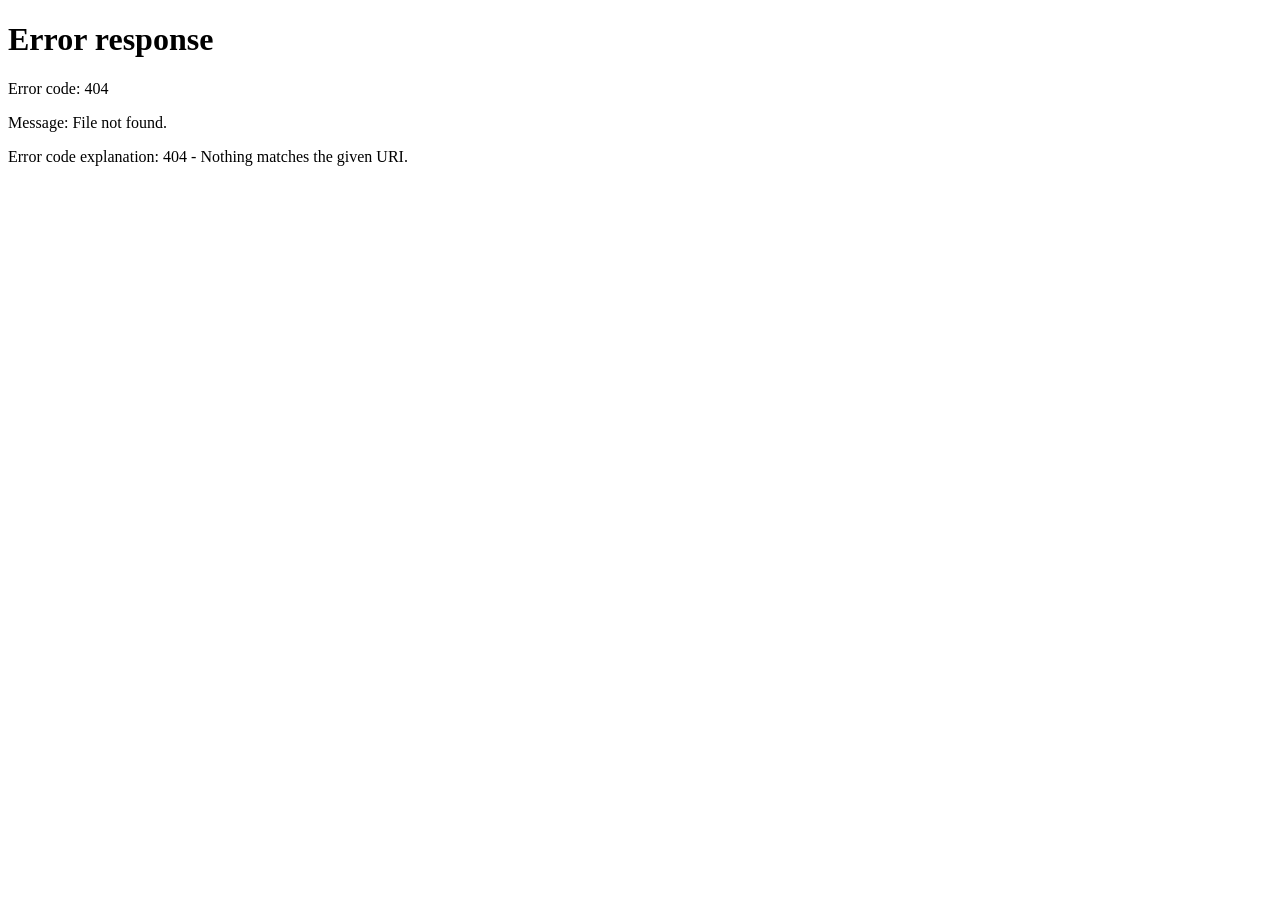
==== commit 3ab2df5e: "修复bug" ====
--- a/src/main/resources/static/index.html
+++ b/src/main/resources/static/index.html
@@ -5,7 +5,6 @@
 <meta name="viewport" content="width=device-width, initial-scale=1" />
 <title>tModLoader 管理面板</title>
 <link rel="stylesheet" href="css/style.css">
-<link href="https://fonts.googleapis.com/css2?family=Poppins:wght@300;400;500;600;700&display=swap" rel="stylesheet">
 <link rel="stylesheet" href="https://cdnjs.cloudflare.com/ajax/libs/font-awesome/6.5.1/css/all.min.css">
 <link rel="preconnect" href="https://fonts.googleapis.com">
 <link rel="preconnect" href="https://fonts.gstatic.com" crossorigin>
@@ -36,6 +35,11 @@
     <div class="sidebar-footer">
       <span class="status-dot" id="statusDot"></span>
       <span id="statusText">等待启动</span>
+    </div>
+    <div class="sidebar-logout">
+      <button id="btnLogout" title="退出登录">
+        <i class="fas fa-sign-out-alt"></i> 退出登录
+      </button>
     </div>
   </div>
   <div class="content" id="contentArea">
--- a/src/main/resources/static/css/style.css
+++ b/src/main/resources/static/css/style.css
@@ -1,37 +1,46 @@
 /* ============================================================
    Terraria-themed tModLoader Management Panel
+   Style inspired by terraria.org & in-game UI textures
    ============================================================ */
 
 /* --- 1. CSS Variables --- */
 :root {
   --font-pixel: 'Press Start 2P', monospace;
-  --font-body: 'Poppins', 'Segoe UI', sans-serif;
-
-  /* Terraria palette */
-  --bg-deep: #1e1b15;
-  --bg-main: #2a2418;
-  --bg-card: #332d1f;
-  --bg-input: #3a3020;
-  --bg-sidebar: #19140e;
-  --bg-hover: #2a2215;
-
-  --gold: #c4943a;
-  --gold-bright: #daa520;
+  --font-body: 'Segoe UI', 'PingFang SC', system-ui, sans-serif;
+
+  /* Terraria palette (matches terraria.org) */
+  --bg-cave: #0a0a0a;
+  --bg-stone: #2a2520;
+  --bg-stone-light: #3a3530;
+  --bg-wood: #3d2b1a;
+  --bg-wood-dark: #241810;
+  --bg-panel: #332d24;
+  --bg-input: #1a1814;
+
+  --text-primary: #d6ffe4;      /* mint green - terraria.org text color */
+  --text-dim: #8a9078;          /* muted green-gray */
+  --text-gold: #daa520;
+  --text-gold-bright: #e8c840;
+
+  --border-stone: #4a4038;
+  --border-wood: #4a3824;
+  --border-light: #5a4a34;
+
+  --green-grass: #3a7a28;
+  --green-bright: #4ec94e;
+  --red-bright: #e74c3c;
+  --red: #c0392b;
+
+  /* Backward-compatible aliases for JS views */
+  --cream-dim: var(--text-dim);
+  --gold: var(--text-gold);
   --gold-dim: #8a6828;
-  --green: #4a9e3e;
-  --green-bright: #5cc04a;
-  --red: #c0392b;
-  --red-bright: #e74c3c;
-  --cream: #e8dcc8;
-  --cream-dim: #9e9478;
-  --cream-dark: #6b6248;
+  --gold-bright: var(--text-gold-bright);
 
   --shadow-pixel: 4px 4px 0 rgba(0,0,0,0.5);
   --shadow-pixel-sm: 3px 3px 0 rgba(0,0,0,0.5);
-  --shadow-card: 6px 6px 0 rgba(0,0,0,0.4);
-  --border-pixel: 2px solid #5c4a3a;
-
-  --transition: 0.15s ease;
+  --shadow-card: 6px 6px 0 rgba(0,0,0,0.45);
+
   --sidebar-width: 250px;
 }
 
@@ -41,46 +50,99 @@
 body, html {
   margin: 0; padding: 0; height: 100%;
   font-family: var(--font-body);
-  background: var(--bg-deep);
-  color: var(--cream);
+  background:
+    /* Deep cave atmosphere */
+    radial-gradient(ellipse at 50% 0%, rgba(58,122,40,0.08) 0%, transparent 55%),
+    radial-gradient(ellipse at 20% 100%, rgba(25,15,10,0.5) 0%, transparent 50%),
+    linear-gradient(180deg, var(--bg-cave) 0%, #0f0d08 40%, #0d0f0a 100%);
+  background-attachment: fixed;
+  color: var(--text-primary);
   font-size: 15px;
   overflow-x: hidden;
 }
 
+/* Subtle ambient texture overlay */
+body::after {
+  content: "";
+  position: fixed;
+  inset: 0;
+  background:
+    repeating-linear-gradient(0deg, transparent, transparent 3px, rgba(255,255,255,0.008) 3px, rgba(255,255,255,0.008) 6px);
+  pointer-events: none;
+  z-index: 0;
+}
+
 /* --- 3. Layout --- */
 .container {
   display: flex;
   height: 100vh;
-}
-
-/* --- 4. Sidebar --- */
+  position: relative;
+  z-index: 1;
+}
+
+/* --- 4. Sidebar (Wood texture) --- */
 .sidebar {
   width: var(--sidebar-width);
-  background: linear-gradient(180deg, #1a1410 0%, #0f0c08 100%);
-  color: var(--cream);
   display: flex;
   flex-direction: column;
   flex-shrink: 0;
-  border-right: 3px solid #3a2818;
-  box-shadow: 4px 0 12px rgba(0,0,0,0.6);
+  border-right: 3px solid var(--border-wood);
+  box-shadow: 4px 0 16px rgba(0,0,0,0.6);
   position: relative;
   z-index: 20;
   transition: transform 0.3s ease;
+  /* Wood plank texture */
+  background-color: #362618;
+  background-image:
+    /* Plank horizontal lines */
+    repeating-linear-gradient(
+      180deg,
+      transparent,
+      transparent 22px,
+      rgba(0,0,0,0.2) 22px,
+      rgba(0,0,0,0.2) 24px
+    ),
+    /* Wood grain streaks */
+    linear-gradient(90deg,
+      rgba(255,255,255,0.02) 0%,
+      transparent 15%,
+      rgba(0,0,0,0.08) 35%,
+      transparent 55%,
+      rgba(255,255,255,0.03) 75%,
+      transparent 85%,
+      rgba(0,0,0,0.06) 100%
+    ),
+    /* Base color */
+    linear-gradient(180deg, #3d2b1a 0%, #2a1a0f 100%);
+}
+
+/* Sidebar rivets (corners) */
+.sidebar::before {
+  content: "";
+  position: absolute;
+  top: 8px; right: 8px;
+  width: 8px; height: 8px;
+  background: radial-gradient(circle at 40% 40%, #7a6a50, #3a2a18);
+  border: 1px solid #1a1008;
+  box-shadow: inset 0 1px 0 rgba(255,255,255,0.15);
 }
 
 .sidebar-header {
   padding: 24px 16px;
   text-align: center;
-  border-bottom: 2px solid #3a2818;
-  background: rgba(0,0,0,0.3);
+  border-bottom: 2px solid rgba(0,0,0,0.4);
+  background: rgba(0,0,0,0.25);
+  position: relative;
 }
 
 .sidebar-header .logo-icon {
   display: block;
   font-size: 36px;
   margin-bottom: 8px;
-  color: var(--gold);
-  text-shadow: 2px 2px 0 rgba(0,0,0,0.6);
+  color: var(--green-grass);
+  text-shadow:
+    0 0 20px rgba(58,122,40,0.4),
+    2px 2px 0 rgba(0,0,0,0.6);
   image-rendering: pixelated;
 }
 
@@ -89,7 +151,7 @@
   font-family: var(--font-pixel);
   font-size: 0.65rem;
   line-height: 1.6;
-  color: var(--gold);
+  color: var(--text-gold);
   text-shadow: 2px 2px 0 rgba(0,0,0,0.6);
   letter-spacing: 1px;
 }
@@ -98,14 +160,16 @@
   display: block;
   font-family: var(--font-body);
   font-size: 0.7rem;
-  color: var(--cream-dim);
+  color: var(--text-dim);
   margin-top: 4px;
   letter-spacing: 0;
-}
-
+  font-weight: 400;
+}
+
+/* Sidebar navigation */
 .sidebar-nav {
   flex: 1;
-  padding: 12px 0;
+  padding: 8px 0;
 }
 
 .sidebar button {
@@ -116,12 +180,12 @@
   background: none;
   border: none;
   border-left: 4px solid transparent;
-  color: var(--cream-dim);
+  color: var(--text-dim);
   padding: 14px 20px;
   font-family: var(--font-body);
   font-size: 0.95rem;
   cursor: pointer;
-  transition: var(--transition);
+  transition: background 0.12s, color 0.12s, border-color 0.12s;
   text-align: left;
 }
 
@@ -132,47 +196,51 @@
 }
 
 .sidebar button:hover {
-  background: rgba(196,148,58,0.1);
-  color: var(--cream);
-  border-left-color: var(--gold-dim);
+  background: rgba(218,165,32,0.08);
+  color: var(--text-primary);
+  border-left-color: rgba(218,165,32,0.4);
 }
 
 .sidebar button.active {
-  background: rgba(196,148,58,0.15);
-  color: var(--gold-bright);
-  border-left-color: var(--gold);
+  background: rgba(218,165,32,0.12);
+  color: var(--text-gold-bright);
+  border-left-color: var(--text-gold);
   font-weight: 600;
 }
 
+/* Sidebar footer */
 .sidebar-footer {
-  padding: 16px;
-  border-top: 2px solid #3a2818;
+  padding: 14px 16px;
+  border-top: 2px solid rgba(0,0,0,0.4);
   font-size: 0.78rem;
-  color: var(--cream-dim);
+  color: var(--text-dim);
+  background: rgba(0,0,0,0.15);
+  display: flex;
+  align-items: center;
 }
 
 .sidebar-footer .status-dot {
   display: inline-block;
-  width: 10px;
-  height: 10px;
-  border-radius: 0;
-  margin-right: 6px;
-  background: #555;
+  width: 10px; height: 10px;
+  margin-right: 8px;
+  background: #444;
   box-shadow: 2px 2px 0 rgba(0,0,0,0.5);
 }
 
-.sidebar-footer .status-dot.online { background: var(--green-bright); }
-
-/* Hamburger toggle (mobile) */
+.sidebar-footer .status-dot.online {
+  background: var(--green-bright);
+  box-shadow: 0 0 8px rgba(78,201,78,0.5), 2px 2px 0 rgba(0,0,0,0.5);
+}
+
+/* Hamburger toggle */
 .sidebar-toggle {
   display: none;
   position: fixed;
-  top: 10px;
-  left: 10px;
+  top: 10px; left: 10px;
   z-index: 30;
-  background: var(--bg-sidebar);
-  border: 2px solid #3a2818;
-  color: var(--gold);
+  background: var(--bg-wood-dark);
+  border: 2px solid var(--border-wood);
+  color: var(--text-gold);
   font-size: 1.4rem;
   padding: 8px 12px;
   cursor: pointer;
@@ -186,28 +254,59 @@
   padding: 28px;
   overflow-y: auto;
   background:
-    radial-gradient(ellipse at 50% 0%, rgba(196,148,58,0.04) 0%, transparent 60%),
-    linear-gradient(180deg, var(--bg-deep) 0%, var(--bg-main) 100%);
-}
-
-/* --- 6. Card --- */
+    radial-gradient(ellipse at 50% 0%, rgba(58,122,40,0.04) 0%, transparent 60%),
+    linear-gradient(180deg, rgba(10,10,10,0.3) 0%, rgba(15,13,8,0.5) 100%);
+  position: relative;
+  z-index: 1;
+}
+
+/* --- 6. Card (Stone texture) --- */
 .card {
-  background: var(--bg-card);
-  border: 3px solid #5c4a3a;
-  box-shadow: var(--shadow-card);
+  background-color: #2e2822;
+  background-image:
+    /* Brick mortar horizontal lines */
+    repeating-linear-gradient(
+      180deg,
+      transparent,
+      transparent 49px,
+      rgba(0,0,0,0.2) 49px,
+      rgba(0,0,0,0.2) 50px
+    ),
+    /* Subtle stone grain */
+    linear-gradient(
+      45deg,
+      rgba(255,255,255,0.015) 0%,
+      transparent 40%,
+      rgba(0,0,0,0.06) 70%,
+      transparent 100%
+    ),
+    linear-gradient(180deg, #332d24 0%, #28231c 100%);
+  border: 3px solid var(--border-stone);
+  box-shadow:
+    inset 0 1px 0 rgba(255,255,255,0.03),
+    0 0 0 1px rgba(0,0,0,0.3),
+    var(--shadow-card);
   padding: 28px;
   margin-bottom: 24px;
   position: relative;
   animation: cardSlideIn 0.35s ease;
 }
 
-.card::before {
+/* Corner rivets - Terraria UI signature */
+.card::before,
+.card::after {
   content: "";
   position: absolute;
-  top: -3px; left: -3px; right: -3px; bottom: -3px;
-  border: 1px solid rgba(196,148,58,0.25);
-  pointer-events: none;
-}
+  width: 10px; height: 10px;
+  background: radial-gradient(circle at 40% 40%, #8a7a60, #3a2a18);
+  border: 1px solid #1a1008;
+  box-shadow: inset 0 1px 0 rgba(255,255,255,0.2);
+}
+.card::before { top: -7px; left: -7px; }
+.card::after  { top: -7px; right: -7px; }
+
+/* Bottom rivets via inner element or we skip for simplicity.
+   Use a decorative element in HTML for the other two corners if needed. */
 
 @keyframes cardSlideIn {
   from { opacity: 0; transform: translateY(16px); }
@@ -216,29 +315,29 @@
 
 .card h2 {
   font-family: var(--font-pixel);
-  font-size: 0.75rem;
-  color: var(--gold-bright);
+  font-size: 0.7rem;
+  color: var(--text-gold-bright);
   margin: 0 0 12px;
   text-shadow: 2px 2px 0 rgba(0,0,0,0.6);
   display: flex;
   align-items: center;
   gap: 10px;
   padding-bottom: 12px;
-  border-bottom: 2px solid #3a2818;
+  border-bottom: 2px solid rgba(0,0,0,0.3);
 }
 
 .card h2 i { font-size: 1.1rem; }
 
 .card h3 {
   font-family: var(--font-pixel);
-  font-size: 0.6rem;
-  color: var(--gold);
+  font-size: 0.55rem;
+  color: var(--text-gold);
   margin: 16px 0 8px;
   text-shadow: 1px 1px 0 rgba(0,0,0,0.5);
 }
 
 .card p {
-  color: var(--cream-dim);
+  color: var(--text-dim);
   margin: 0 0 16px;
   line-height: 1.6;
 }
@@ -248,7 +347,7 @@
   font-family: var(--font-body);
   font-size: 0.92rem;
   cursor: pointer;
-  transition: var(--transition);
+  transition: all 0.12s;
 }
 
 .content button,
@@ -258,19 +357,21 @@
   justify-content: center;
   gap: 8px;
   padding: 10px 20px;
-  border: 2px solid #5c4a3a;
+  border: 2px solid var(--border-stone);
   box-shadow: var(--shadow-pixel-sm);
   font-weight: 600;
-  color: var(--cream);
-  background: #4a3828;
+  color: var(--text-primary);
+  /* Stone button */
+  background:
+    linear-gradient(180deg, #4a4038 0%, #3a3228 100%);
   position: relative;
-  top: 0;
-  left: 0;
+  top: 0; left: 0;
 }
 
 .content button:hover,
 .card button:hover {
-  background: #5c4834;
+  background:
+    linear-gradient(180deg, #5a4e44 0%, #4a4038 100%);
   transform: translate(1px, 1px);
   box-shadow: 1px 1px 0 rgba(0,0,0,0.5);
 }
@@ -290,69 +391,65 @@
 /* Primary (gold) */
 .btn-primary,
 .card button.btn-primary {
-  background: var(--gold);
+  background: linear-gradient(180deg, #c4943a 0%, #a07828 100%);
   color: #1a1410;
-  border-color: var(--gold-bright);
+  border-color: #daa520;
 }
 
 .btn-primary:hover,
 .card button.btn-primary:hover {
-  background: var(--gold-bright);
+  background: linear-gradient(180deg, #daa520 0%, #b08830 100%);
 }
 
 /* Success (green) */
 .btn-success,
-.card button.btn-success,
-.actions .btn-enter {
-  background: var(--green);
+.card button.btn-success {
+  background: linear-gradient(180deg, #4a9e3e 0%, #3a7e2e 100%);
   color: #fff;
-  border-color: var(--green-bright);
+  border-color: #5aae4e;
 }
 
 .btn-success:hover,
-.card button.btn-success:hover,
-.actions .btn-enter:hover {
-  background: var(--green-bright);
+.card button.btn-success:hover {
+  background: linear-gradient(180deg, #5aae4e 0%, #4a9e3e 100%);
 }
 
 /* Danger (red) */
 .btn-danger,
-.card button.btn-danger,
-.actions .btn-stop {
-  background: var(--red);
+.card button.btn-danger {
+  background: linear-gradient(180deg, #c0392b 0%, #a02920 100%);
   color: #fff;
-  border-color: var(--red-bright);
+  border-color: #e0493b;
 }
 
 .btn-danger:hover,
-.card button.btn-danger:hover,
-.actions .btn-stop:hover {
-  background: var(--red-bright);
+.card button.btn-danger:hover {
+  background: linear-gradient(180deg, #d0493b 0%, #b0392b 100%);
 }
 
 /* Kick (amber) */
 .actions .btn-kick {
-  background: #b8860b;
+  background: linear-gradient(180deg, #b8860b 0%, #8a6208 100%);
   color: #fff;
   border-color: #daa520;
 }
 
 .actions .btn-kick:hover {
-  background: #daa520;
+  background: linear-gradient(180deg, #ca9620 0%, #a07610 100%);
 }
 
 /* Back / secondary */
 .btn-back,
 .card button.btn-back {
   background: transparent;
-  color: var(--cream-dim);
-  border-color: #5c4a3a;
+  color: var(--text-dim);
+  border-color: var(--border-stone);
 }
 
 .btn-back:hover,
 .card button.btn-back:hover {
-  background: rgba(255,255,255,0.05);
-  color: var(--cream);
+  background: rgba(255,255,255,0.04);
+  color: var(--text-primary);
 }
 
 /* --- 8. Forms & Inputs --- */
@@ -364,7 +461,7 @@
   display: block;
   margin-bottom: 8px;
   font-weight: 600;
-  color: var(--cream);
+  color: var(--text-primary);
   font-size: 0.9rem;
 }
 
@@ -376,13 +473,13 @@
   width: 100%;
   max-width: 420px;
   padding: 12px 14px;
-  border: 2px solid #5c4a3a;
+  border: 2px solid var(--border-stone);
   font-size: 0.95rem;
   font-family: var(--font-body);
   background: var(--bg-input);
-  color: var(--cream);
-  box-shadow: inset 2px 2px 4px rgba(0,0,0,0.3);
-  transition: var(--transition);
+  color: var(--text-primary);
+  box-shadow: inset 2px 2px 6px rgba(0,0,0,0.4);
+  transition: border-color 0.15s, box-shadow 0.15s;
 }
 
 .form-group input:focus,
@@ -391,11 +488,11 @@
 input[type="number"]:focus,
 input[type="password"]:focus {
   outline: none;
-  border-color: var(--gold);
-  box-shadow: inset 2px 2px 4px rgba(0,0,0,0.3), 0 0 0 3px rgba(196,148,58,0.15);
-}
-
-::placeholder { color: var(--cream-dark); }
+  border-color: var(--text-gold);
+  box-shadow: inset 2px 2px 6px rgba(0,0,0,0.4), 0 0 0 3px rgba(218,165,32,0.1);
+}
+
+::placeholder { color: #5a5448; }
 
 /* --- 9. List items --- */
 .item-list {
@@ -411,18 +508,18 @@
   background: rgba(0,0,0,0.2);
   border: 2px solid transparent;
   cursor: pointer;
-  transition: var(--transition);
-  color: var(--cream);
+  transition: background 0.1s, border-color 0.1s;
+  color: var(--text-primary);
 }
 
 .item-list label:hover {
-  background: rgba(196,148,58,0.1);
-  border-color: #5c4a3a;
+  background: rgba(218,165,32,0.08);
+  border-color: rgba(90,74,52,0.5);
 }
 
 .item-list label input {
   margin-right: 12px;
-  accent-color: var(--gold);
+  accent-color: var(--text-gold);
   width: 18px; height: 18px;
 }
 
@@ -433,14 +530,14 @@
   align-items: center;
   padding: 14px 18px;
   background: rgba(0,0,0,0.2);
-  border: 2px solid #3a2818;
+  border: 2px solid rgba(0,0,0,0.3);
   margin-bottom: 6px;
-  transition: var(--transition);
+  transition: border-color 0.1s;
 }
 
 .server-item:hover, .player-item:hover {
-  border-color: #5c4a3a;
-  background: rgba(196,148,58,0.05);
+  border-color: var(--border-stone);
+  background: rgba(218,165,32,0.04);
 }
 
 .server-item .status {
@@ -448,12 +545,12 @@
   width: 12px; height: 12px;
   background: var(--green-bright);
   margin-right: 12px;
-  box-shadow: 0 0 6px rgba(74,158,62,0.5);
+  box-shadow: 0 0 6px rgba(78,201,78,0.5);
 }
 
 .server-item span, .player-item span {
   font-weight: 600;
-  color: var(--cream);
+  color: var(--text-primary);
   display: flex;
   align-items: center;
   gap: 8px;
@@ -471,21 +568,20 @@
 
 /* --- 10. Upload Area --- */
 .upload-area {
-  border: 2px dashed #5c4a3a;
+  border: 2px dashed var(--border-stone);
   background: rgba(0,0,0,0.2);
   padding: 20px;
   max-width: 100%;
-  transition: max-height 0.35s ease, opacity 0.35s ease;
 }
 
 .drop-zone {
-  border: 2px dashed var(--gold-dim);
+  border: 2px dashed rgba(218,165,32,0.4);
   padding: 28px 18px;
   text-align: center;
-  color: var(--gold);
+  color: var(--text-gold);
   cursor: pointer;
-  transition: var(--transition);
-  background: rgba(196,148,58,0.04);
+  transition: background 0.15s, border-color 0.15s;
+  background: rgba(218,165,32,0.03);
 }
 
 .drop-zone i {
@@ -495,13 +591,20 @@
 }
 
 .drop-zone:hover {
-  border-color: var(--gold-bright);
-  background: rgba(196,148,58,0.1);
+  border-color: var(--text-gold);
+  background: rgba(218,165,32,0.08);
 }
 
 .drop-zone.dragover {
-  background: rgba(196,148,58,0.15);
+  background: rgba(218,165,32,0.12);
   border-style: solid;
+}
+
+/* File list */
+.file-list-container {
+  max-height: 180px;
+  overflow-y: auto;
+  font-size: 0.85rem;
 }
 
 /* --- 11. Content wrapper --- */
@@ -522,8 +625,9 @@
   min-height: 24px;
   font-weight: 500;
   padding: 12px;
-  background: rgba(0,0,0,0.2);
-  border: 2px solid #3a2818;
+  background: rgba(0,0,0,0.25);
+  border: 2px solid rgba(0,0,0,0.3);
+  color: var(--text-dim);
 }
 
 .actions-bar {
@@ -535,26 +639,26 @@
 
 /* --- 13. Info box --- */
 .info-box {
-  background: rgba(196,148,58,0.08);
-  border: 2px solid #5c4a3a;
+  background: rgba(218,165,32,0.06);
+  border: 2px solid var(--border-stone);
   padding: 18px;
   margin-top: 18px;
 }
 
 .info-box h3 {
   margin-top: 0;
-  color: var(--gold);
+  color: var(--text-gold);
 }
 
 .info-box p {
   margin-bottom: 0;
-  color: var(--cream-dim);
-}
-
-/* --- 14. Mod Management Tabs --- */
+  color: var(--text-dim);
+}
+
+/* --- 14. Mod Management --- */
 .mm-tabs {
   display: flex;
-  border-bottom: 2px solid #5c4a3a;
+  border-bottom: 2px solid rgba(0,0,0,0.4);
   margin-bottom: 18px;
   gap: 2px;
 }
@@ -564,20 +668,20 @@
   cursor: pointer;
   font-weight: 600;
   font-family: var(--font-pixel);
-  font-size: 0.55rem;
-  color: var(--cream-dim);
-  transition: var(--transition);
+  font-size: 0.5rem;
+  color: var(--text-dim);
+  transition: color 0.12s, background 0.12s;
   border: 2px solid transparent;
   border-bottom: none;
   background: rgba(0,0,0,0.2);
 }
 
-.mm-tab:hover { color: var(--cream); background: rgba(196,148,58,0.1); }
+.mm-tab:hover { color: var(--text-primary); background: rgba(218,165,32,0.08); }
 
 .mm-tab.active {
-  color: var(--gold-bright);
-  background: var(--bg-card);
-  border-color: #5c4a3a;
+  color: var(--text-gold-bright);
+  background: #332d24;
+  border-color: rgba(0,0,0,0.3);
 }
 
 .mm-content { display: none; }
@@ -589,7 +693,7 @@
 .mm-list-box {
   height: 420px;
   overflow-y: auto;
-  border: 2px solid #5c4a3a;
+  border: 2px solid rgba(0,0,0,0.3);
   background: rgba(0,0,0,0.2);
   padding: 4px;
 }
@@ -598,26 +702,26 @@
   display: flex;
   align-items: center;
   padding: 10px 14px;
-  border-bottom: 1px solid #3a2818;
+  border-bottom: 1px solid rgba(0,0,0,0.2);
   transition: background 0.1s;
   cursor: pointer;
-  color: var(--cream);
-}
-
-.mm-item:hover { background: rgba(196,148,58,0.08); }
-.mm-item input { margin-right: 10px; accent-color: var(--gold); }
+  color: var(--text-primary);
+}
+
+.mm-item:hover { background: rgba(218,165,32,0.06); }
+.mm-item input { margin-right: 10px; accent-color: var(--text-gold); }
 
 .mm-card {
   background: rgba(0,0,0,0.2);
-  border: 2px solid #3a2818;
+  border: 2px solid rgba(0,0,0,0.3);
   padding: 18px;
 }
 
 .mm-card-title {
   margin: 0 0 12px;
   font-family: var(--font-pixel);
-  font-size: 0.55rem;
-  color: var(--gold);
+  font-size: 0.52rem;
+  color: var(--text-gold);
   display: flex;
   align-items: center;
   gap: 6px;
@@ -626,9 +730,9 @@
 .mm-input {
   width: 100%;
   padding: 10px 12px;
-  border: 2px solid #5c4a3a;
+  border: 2px solid var(--border-stone);
   background: var(--bg-input);
-  color: var(--cream);
+  color: var(--text-primary);
   font-family: var(--font-body);
   font-size: 0.9rem;
   margin-bottom: 8px;
@@ -636,27 +740,10 @@
 
 .mm-input:focus {
   outline: none;
-  border-color: var(--gold);
-}
-
-.mm-btn {
-  width: 100%;
-  padding: 10px;
-  border: 2px solid #5c4a3a;
-  cursor: pointer;
-  color: var(--cream);
-  font-weight: 600;
-  box-shadow: var(--shadow-pixel-sm);
-}
-
-.mm-btn-primary { background: var(--gold); color: #1a1410; border-color: var(--gold-bright); }
-.mm-btn-primary:hover { background: var(--gold-bright); }
-.mm-btn-success { background: var(--green); border-color: var(--green-bright); }
-.mm-btn-success:hover { background: var(--green-bright); }
-.mm-btn-danger  { background: var(--red); width: auto; padding: 6px 14px; font-size: 0.82rem; border-color: var(--red-bright); }
-.mm-btn-danger:hover { background: var(--red-bright); }
-
-/* --- 15. Terraria Progress (World Creation) --- */
+  border-color: var(--text-gold);
+}
+
+/* --- 15. World Creation Progress (Terraria-style) --- */
 .terraria-background {
   display: flex;
   flex-direction: column;
@@ -668,7 +755,7 @@
     repeating-linear-gradient(0deg, transparent, transparent 3px, rgba(0,0,0,0.1) 3px, rgba(0,0,0,0.1) 6px),
     linear-gradient(180deg, #1a2f20 0%, #0f1a10 100%);
   padding: 20px;
-  border: 3px solid #5c4a3a;
+  border: 3px solid var(--border-stone);
   box-shadow: var(--shadow-card);
 }
 
@@ -681,14 +768,14 @@
 .terraria-text-overlay {
   font-family: var(--font-pixel);
   font-size: 0.6rem;
-  color: var(--cream);
+  color: var(--text-primary);
   text-align: center;
   margin-bottom: 28px;
   text-shadow: 2px 2px 0 #000;
   line-height: 1.6;
   padding: 14px;
   background: rgba(0,0,0,0.5);
-  border: 2px solid #3a2818;
+  border: 2px solid rgba(0,0,0,0.4);
 }
 
 .terraria-bars-wrapper {
@@ -718,8 +805,8 @@
 
 .terraria-button {
   font-family: var(--font-pixel);
-  font-size: 0.65rem;
-  background: #4A4A6A;
+  font-size: 0.6rem;
+  background: linear-gradient(180deg, #4A4A6A 0%, #3A3A5A 100%);
   color: #FFF;
   padding: 14px 28px;
   cursor: pointer;
@@ -727,11 +814,11 @@
   border: 2px solid #6A6A8A;
   box-shadow: 4px 4px 0 #2A2A3A;
   margin-top: 24px;
-  transition: var(--transition);
+  transition: all 0.12s;
 }
 
 .terraria-button:hover {
-  background: #6A6A8A;
+  background: linear-gradient(180deg, #5A5A7A 0%, #4A4A6A 100%);
   transform: translate(2px, 2px);
   box-shadow: 2px 2px 0 #2A2A3A;
 }
@@ -741,7 +828,7 @@
 
 .terraria-text-button {
   font-family: var(--font-pixel);
-  font-size: 0.55rem;
+  font-size: 0.52rem;
   color: #FFF;
   text-shadow: 2px 2px 0 #000;
   margin-top: 24px;
@@ -749,12 +836,12 @@
   background: none;
   border: none;
   padding: 12px;
-  transition: var(--transition);
+  transition: color 0.12s;
 }
 
 .terraria-text-button:hover { color: #FFD700; }
 .terraria-text-button:active { transform: translateY(2px); }
-.terraria-text-button:disabled { color: #888; cursor: not-allowed; }
+.terraria-text-button:disabled { color: #666; cursor: not-allowed; }
 
 .terraria-completion-message {
   display: flex;
@@ -764,7 +851,7 @@
   padding: 36px;
   border: 3px solid #583E3E;
   text-align: center;
-  color: var(--cream);
+  color: var(--text-primary);
   font-family: var(--font-pixel);
   font-size: 0.6rem;
   line-height: 2;
@@ -776,14 +863,14 @@
 .empty-state {
   text-align: center;
   padding: 40px 20px;
-  color: var(--cream-dim);
+  color: var(--text-dim);
 }
 
 .empty-state i {
   font-size: 3.5rem;
   display: block;
   margin-bottom: 16px;
-  opacity: 0.4;
+  opacity: 0.3;
 }
 
 .empty-state p {
@@ -791,20 +878,20 @@
   margin: 4px 0;
 }
 
-/* Scrollable list container */
+/* --- 17. Scrollable list --- */
 .scroll-list {
   max-height: 280px;
   overflow-y: auto;
-  border: 2px solid #3a2818;
+  border: 2px solid rgba(0,0,0,0.3);
   background: rgba(0,0,0,0.15);
   padding: 6px;
   margin-bottom: 18px;
 }
 
-/* Inline toggle section */
+/* --- 18. Toggle section --- */
 .toggle-section {
   background: rgba(0,0,0,0.2);
-  border: 2px solid #3a2818;
+  border: 2px solid rgba(0,0,0,0.3);
   padding: 16px;
   margin-bottom: 20px;
 }
@@ -820,20 +907,46 @@
 .toggle-section .toggle-header h3 {
   margin: 0;
   font-family: var(--font-pixel);
-  font-size: 0.55rem;
-  color: var(--gold);
+  font-size: 0.52rem;
+  color: var(--text-gold);
 }
 
 .toggle-section .toggle-body {
   display: none;
   margin-top: 12px;
   padding-top: 10px;
-  border-top: 2px solid #3a2818;
+  border-top: 2px solid rgba(0,0,0,0.3);
 }
 
 .toggle-section .toggle-body.open { display: block; }
 
-/* --- 17. Responsive --- */
+/* --- 19. Logout button --- */
+.sidebar-logout {
+  padding: 0 16px 14px;
+}
+
+.sidebar-logout button {
+  width: 100%;
+  padding: 8px 12px;
+  font-size: 0.82rem;
+  background: transparent;
+  border: 1px solid rgba(255,255,255,0.1);
+  color: var(--text-dim);
+  font-family: var(--font-body);
+  cursor: pointer;
+  transition: color 0.12s, border-color 0.12s;
+  display: flex;
+  align-items: center;
+  justify-content: center;
+  gap: 6px;
+}
+
+.sidebar-logout button:hover {
+  color: var(--red-bright);
+  border-color: rgba(192,57,43,0.4);
+}
+
+/* --- 20. Responsive --- */
 
 /* Tablet: collapsible sidebar */
 @media (max-width: 900px) {
@@ -855,7 +968,7 @@
     display: none;
     position: fixed;
     inset: 0;
-    background: rgba(0,0,0,0.5);
+    background: rgba(0,0,0,0.55);
     z-index: 15;
   }
 
@@ -871,7 +984,7 @@
   .card { padding: 18px 14px; }
 
   .card h2 {
-    font-size: 0.6rem;
+    font-size: 0.58rem;
     flex-wrap: wrap;
   }
 
@@ -881,7 +994,7 @@
 
   .mm-list-box { height: 280px; }
 
-  .mm-tab { padding: 10px 14px; font-size: 0.5rem; }
+  .mm-tab { padding: 10px 14px; font-size: 0.45rem; }
 
   .server-item, .player-item {
     flex-direction: column;
@@ -893,7 +1006,7 @@
   .actions button { flex: 1; min-width: 80px; }
 
   .terraria-text-overlay { font-size: 0.48rem; }
-  .terraria-button { font-size: 0.5rem; padding: 12px 20px; }
+  .terraria-button { font-size: 0.52rem; padding: 12px 20px; }
   .terraria-text-button { font-size: 0.45rem; }
 
   input[type="text"],
